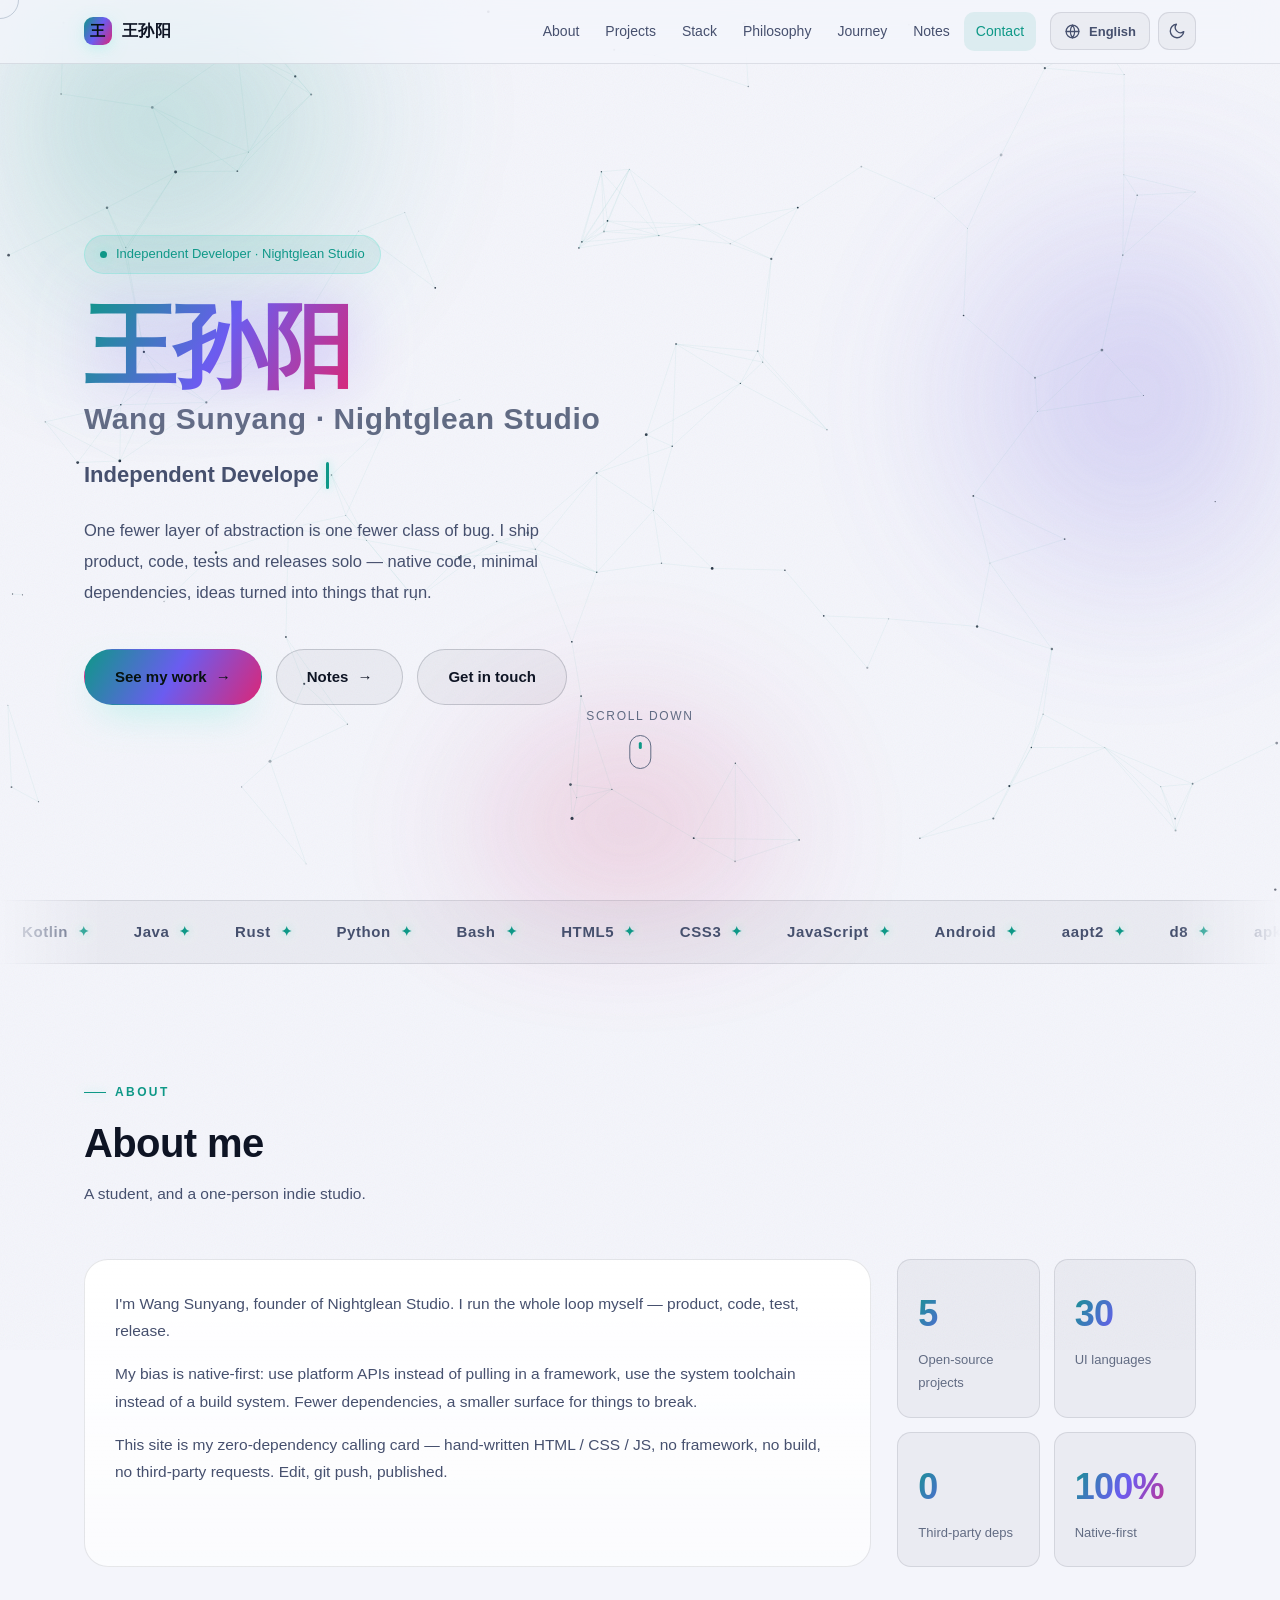
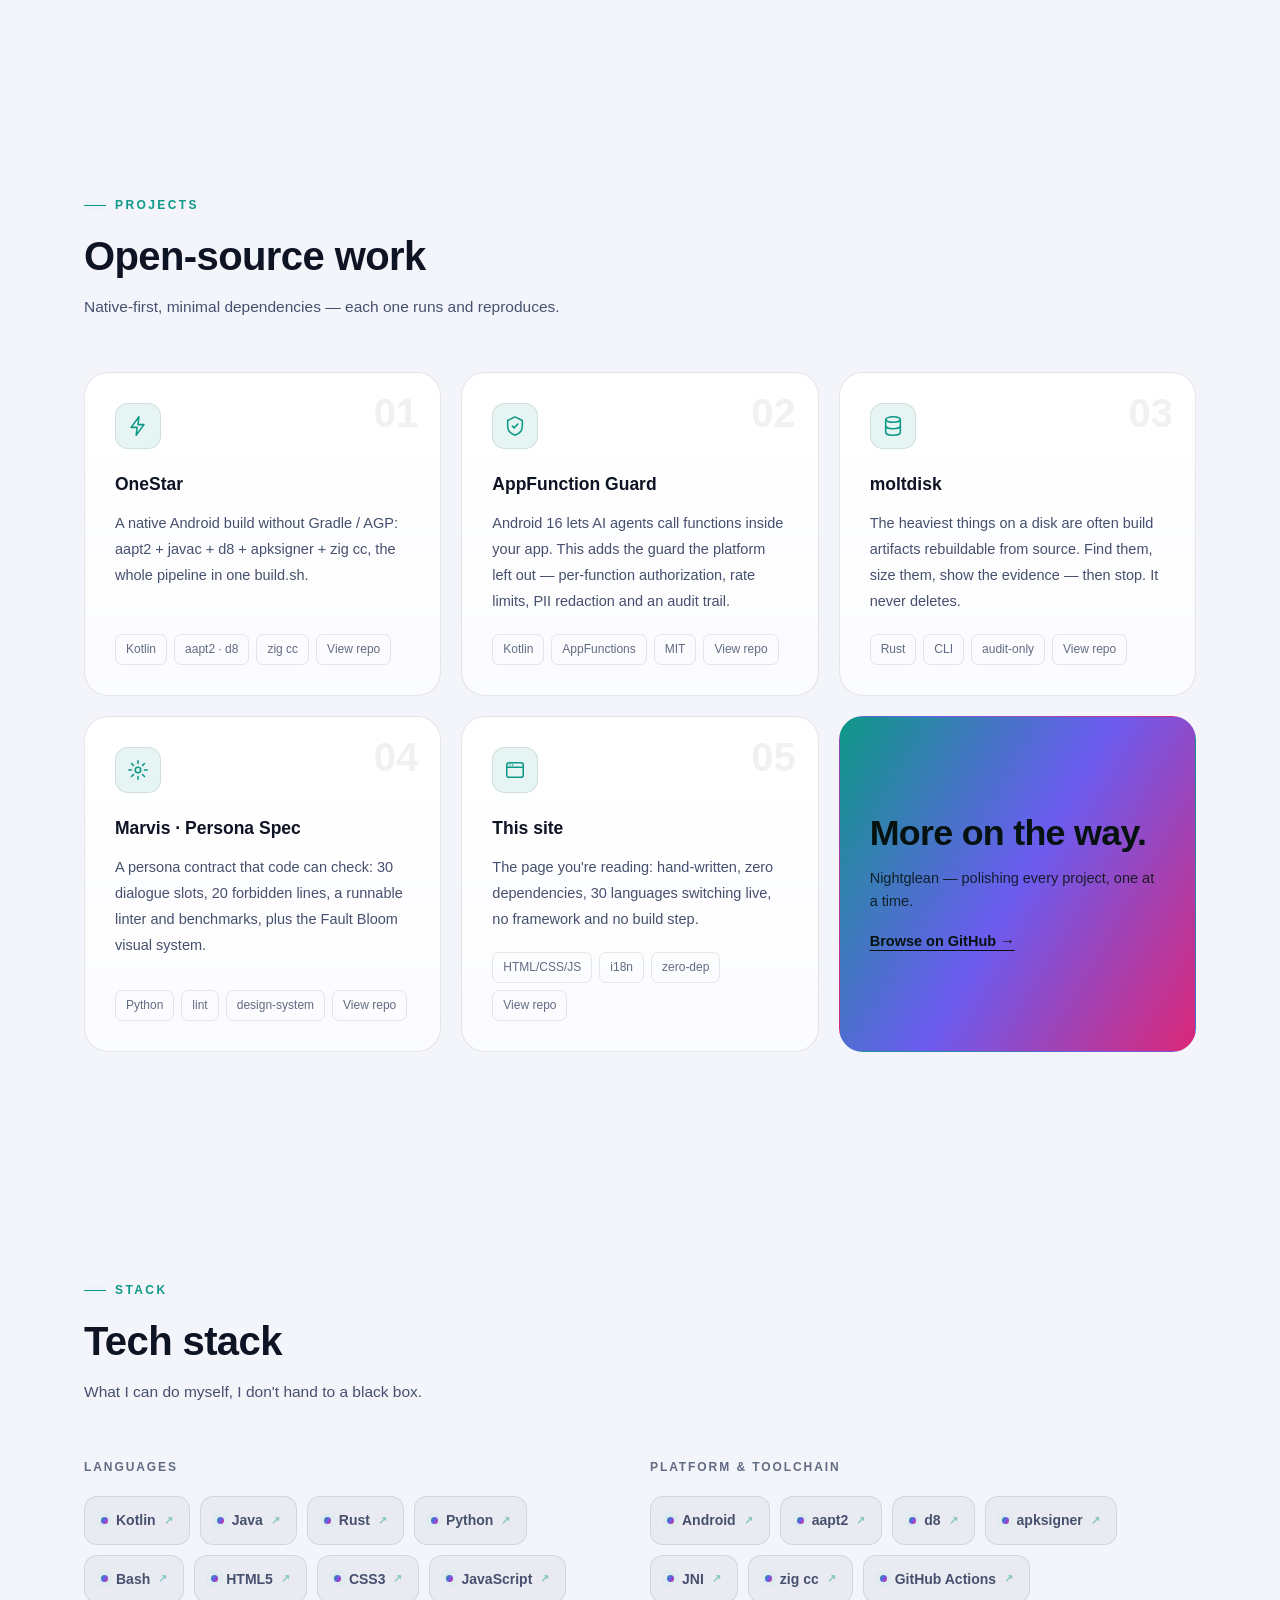
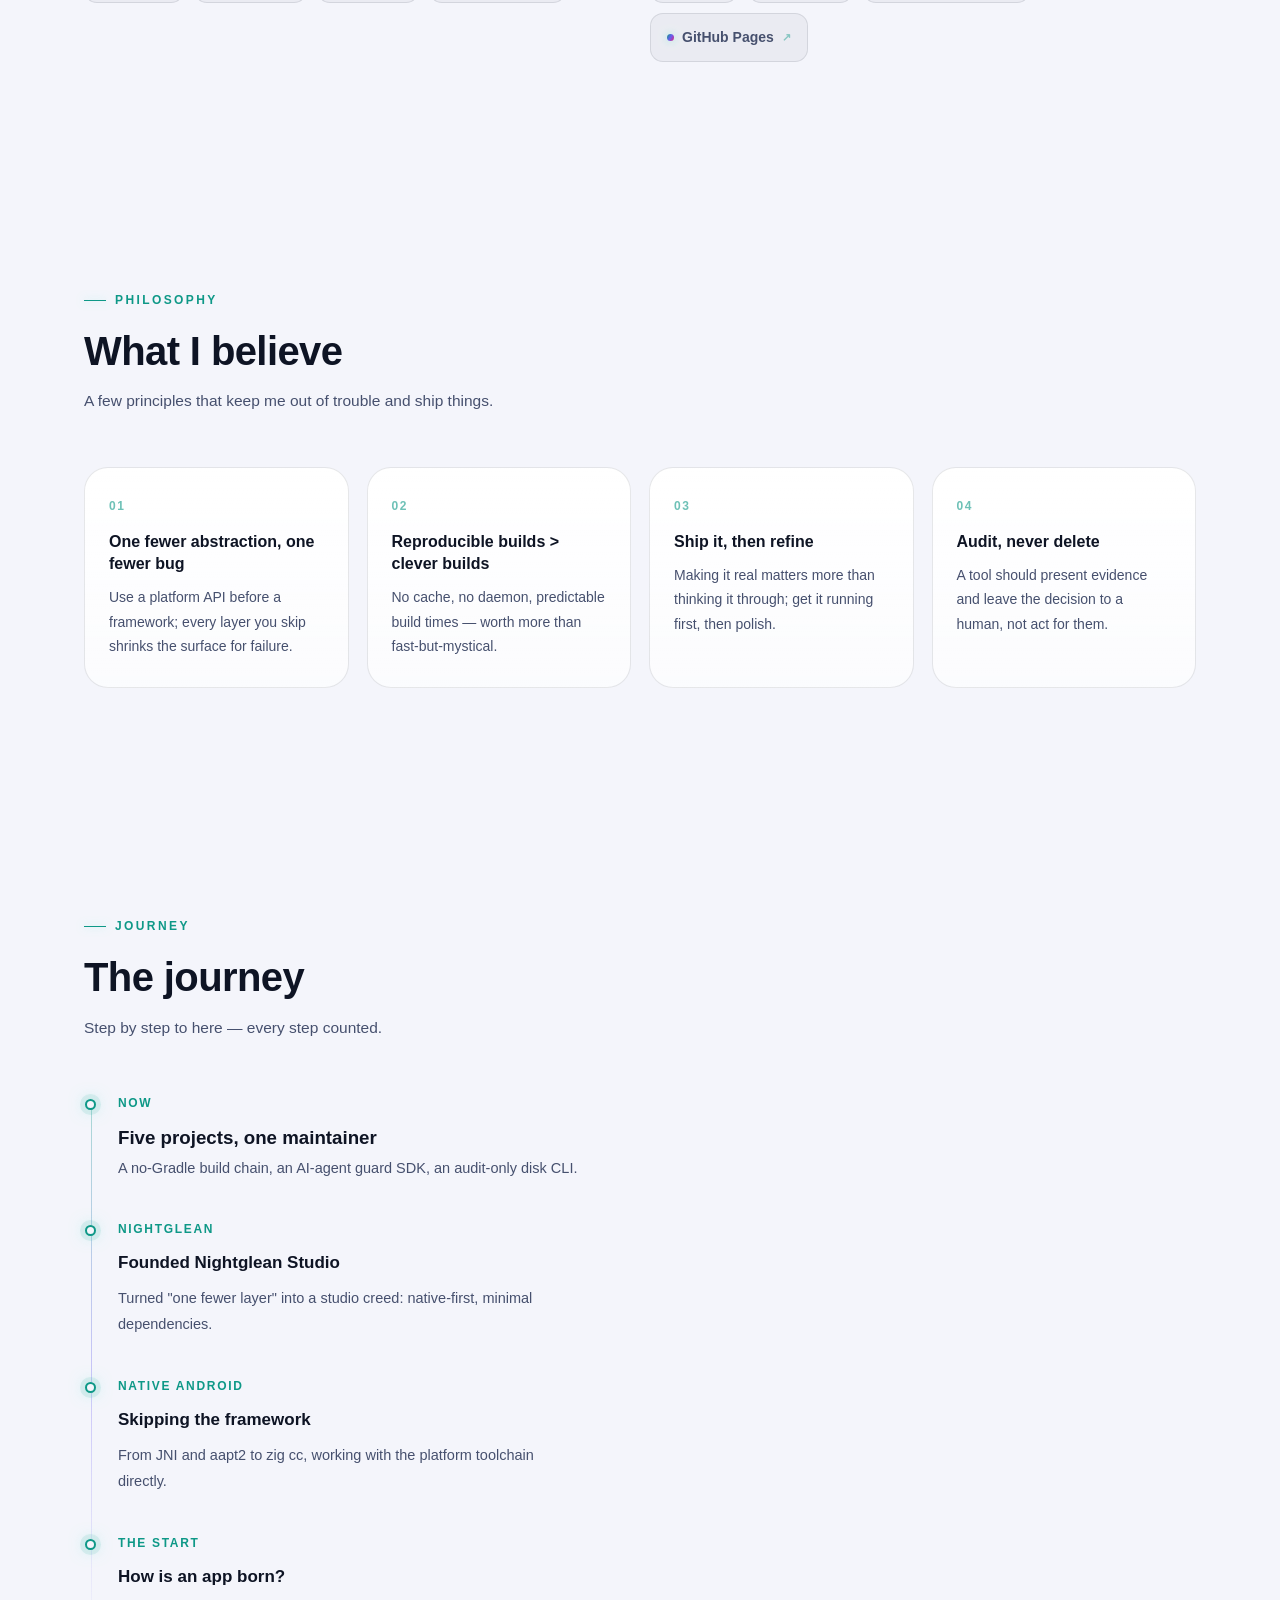
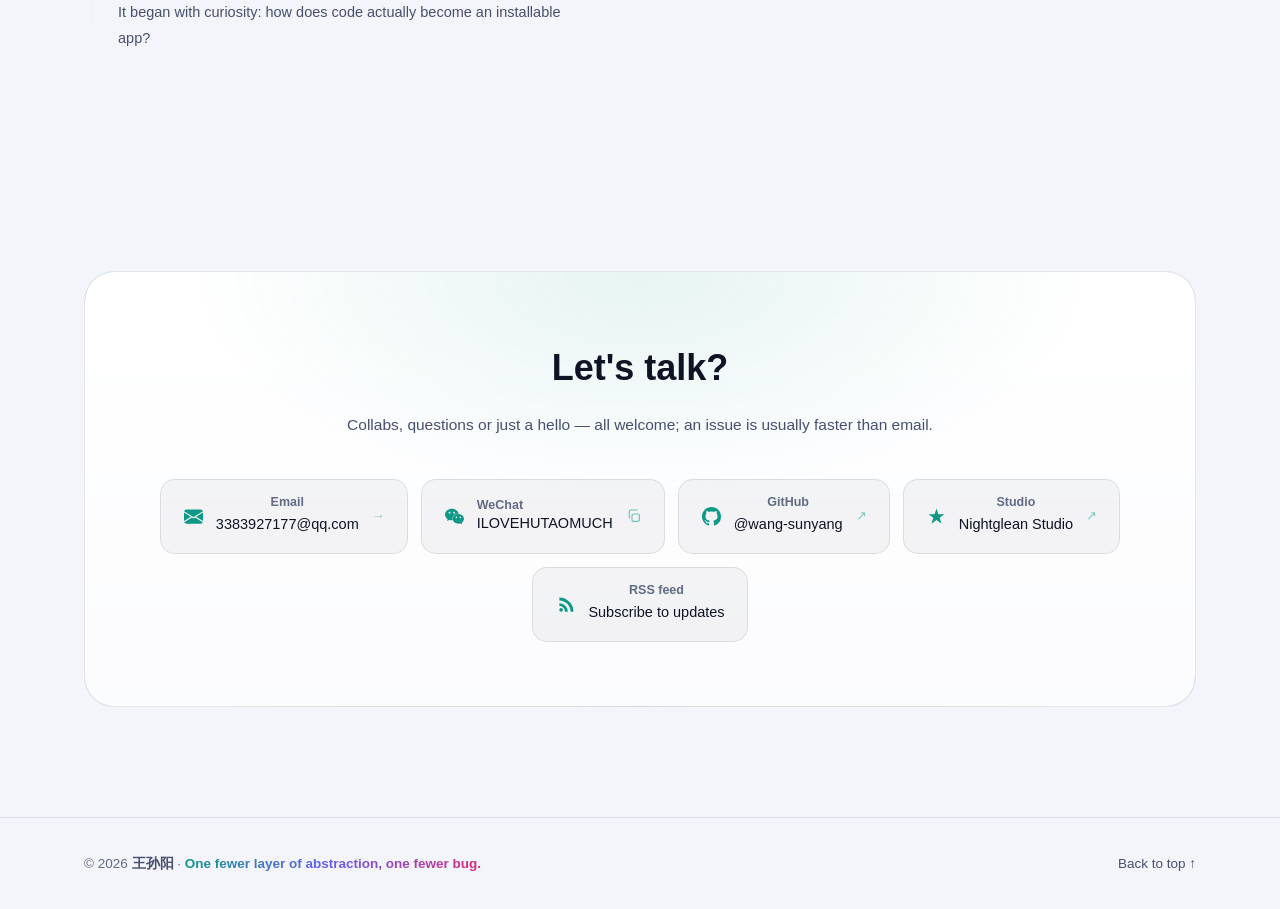
==== en/index.html @ 3cfafbac "feat(seo/i18n/perf): 补齐元信息、/en/ 预渲染试点、CSS 抽离与 PWA manifest 增强 - A3：blog.html title 改为关键词型长标题，五页 desc" ====
<!DOCTYPE html>
<html lang="en" data-theme="dark">
<head>
<meta charset="UTF-8">
<meta name="viewport" content="width=device-width, initial-scale=1.0">
<title>Wang Sunyang — Native Android Developer, Zero-dependency Front-end, AI Agent Guard</title>
<meta name="description" content="One fewer layer of abstraction is one fewer class of bug. I ship product, code, tests and releases solo — native code, minimal dependencies, ideas turned into things that run.">
<link rel="canonical" href="https://wang-sunyang.github.io/en/">
<meta name="theme-color" content="#05060e">
<meta name="color-scheme" content="dark light">

<meta property="og:type" content="website">
<meta property="og:site_name" content="王孙阳 · Wang Sunyang">
<meta property="og:title" content="Wang Sunyang — Native Android Developer, Zero-dependency Front-end, AI Agent Guard">
<meta property="og:description" content="One fewer layer of abstraction is one fewer class of bug. I ship product, code, tests and releases solo — native code, minimal dependencies, ideas turned into things that run.">
<meta property="og:url" content="https://wang-sunyang.github.io/en/">
<meta property="og:locale" content="en_US">
<meta name="twitter:card" content="summary_large_image">
<meta name="twitter:title" content="Wang Sunyang — Native Android Developer, Zero-dependency Front-end, AI Agent Guard">
<meta name="twitter:description" content="One fewer layer of abstraction is one fewer class of bug. I ship product, code, tests and releases solo — native code, minimal dependencies, ideas turned into things that run.">

<link rel="icon" type="image/svg+xml" href="/favicon.svg">
<link rel="icon" type="image/png" sizes="32x32" href="/favicon-32.png">
<link rel="icon" type="image/png" sizes="16x16" href="/favicon-16.png">
<link rel="apple-touch-icon" sizes="180x180" href="/apple-touch-icon.png">
<link rel="icon" type="image/png" sizes="512x512" href="https://wang-sunyang.github.io/favicon-512.png">
<link rel="icon" type="image/webp" sizes="512x512" href="https://wang-sunyang.github.io/favicon-512.webp">
<link rel="manifest" href="https://wang-sunyang.github.io/site.webmanifest">
<link rel="sitemap" type="application/xml" title="Sitemap" href="/sitemap.xml">
  <link rel="alternate" type="application/rss+xml" title="王孙阳 · Wang Sunyang — 独立开发者" href="https://wang-sunyang.github.io/feed.xml">
<meta property="og:image" content="https://wang-sunyang.github.io/og-cover.jpg">
<meta property="og:image:width" content="1200">
<meta property="og:image:height" content="630">
<meta property="og:image:alt" content="王孙阳 · Wang Sunyang — 独立开发者">
<meta name="twitter:image" content="https://wang-sunyang.github.io/og-cover.jpg">
<meta name="twitter:image:alt" content="王孙阳 · Wang Sunyang — 独立开发者">

<script>
/* 首屏前决定主题，避免闪白/闪黑 */
(function(){var s=null;try{s=localStorage.getItem('theme');}catch(e){console.warn("[silent-catch]",e);}var l=window.matchMedia&&window.matchMedia('(prefers-color-scheme: light)').matches;document.documentElement.setAttribute('data-theme',s||(l?'light':'dark'));})();
</script>
<script>
/* 首屏语言判定：读 body 之前先定好 <html lang/dir>；
   目标语言不是中文时暂时隐藏正文，等词典就位再显示，避免先闪一句中文。 */
(function(){
  var L=["zh","zh-TW","en","ja","ko","fr","de","es","pt","it","ru","uk","pl","nl","tr","ar","hi","id","vi","th","el","sv","cs","ro","bn","ur","ms","tl","he","fa"];
  var RTL=["ar","he","fa","ur","yi","dv","ps","ckb","sd","ug"];
  var code="en";
  try{code=localStorage.getItem("lang")||sessionStorage.getItem("lang");}catch(e){console.warn("[silent-catch]",e);}
  if(!code||L.indexOf(code)<0){
    code=null;
    var list=(navigator.languages&&navigator.languages.length)?navigator.languages:[navigator.language||"zh"];
    for(var i=0;i<list.length;i++){
      var tag=String(list[i]||"").toLowerCase();if(!tag)continue;
      var bits=tag.split("-"),prim=bits[0],rest=bits.slice(1).join("-");
      if(prim==="zh"){code=(rest.indexOf("hant")>-1||rest==="tw"||rest==="hk"||rest==="mo")?"zh-TW":"zh";break;}
      if(L.indexOf(tag)>-1){code=tag;break;}
      if(L.indexOf(prim)>-1){code=prim;break;}
    }
    if(!code)code="zh";
  }
  var de=document.documentElement;
  de.setAttribute("lang",({"zh":"zh-CN","zh-TW":"zh-Hant"})[code]||code);
  de.setAttribute("dir",RTL.indexOf(code)>-1?"rtl":"ltr");
  window.__BOOT_LANG__=code;
  /* /en/ 预渲染页：正文已是英文，无需遮挡 */
  setTimeout(function(){if(!window.__LANG_READY__)de.className=de.className.replace(/\s*i18n-boot/g,"");},300);
})();
</script>
<style>:root{--bg:#05060e;--bg-2:#090b18;--surface:rgba(255,255,255,.04);--line:rgba(255,255,255,.09);--line-strong:rgba(255,255,255,.16);--text:#eef1fb;--text-2:#a3adc9;--text-3:#7b87ad;--acc1:#5eead4;--acc2:#a78bfa;--acc4:#f472b6;--acc1-soft:rgba(94,234,212,.12);--grad:linear-gradient(120deg,var(--acc1),var(--acc2) 50%,var(--acc4));--glow-1:rgba(94,234,212,.55);--glow-2:rgba(167,139,250,.55);--nav-bg:rgba(5,6,14,.6);--card-bg:linear-gradient(180deg,rgba(255,255,255,.05),rgba(255,255,255,.02));--hover:rgba(255,255,255,.08);--radius:24px;--radius-sm:14px;--shadow:0 30px 80px -40px rgba(0,0,0,.9);--ease:cubic-bezier(.22,.61,.36,1);--font:"Inter","SF Pro Display",-apple-system,BlinkMacSystemFont,"Segoe UI","PingFang SC","HarmonyOS Sans SC","Hiragino Sans GB","Microsoft YaHei","Noto Sans","Noto Sans Arabic","Noto Sans Thai","Noto Sans Devanagari",sans-serif;}:root[data-theme="light"]{--bg:#f4f5fb;--bg-2:#ffffff;--surface:rgba(15,23,42,.04);--line:rgba(15,23,42,.10);--line-strong:rgba(15,23,42,.18);--text:#0e1424;--text-2:#46506e;--text-3:#616b83;--acc1:#0e9887;--acc2:#6b5cf0;--acc4:#db2777;--acc1-soft:rgba(14,152,135,.10);--nav-bg:rgba(244,245,251,.72);--card-bg:linear-gradient(180deg,#ffffff,rgba(255,255,255,.65));--hover:rgba(15,23,42,.06);--shadow:0 30px 60px -42px rgba(15,23,42,.35);}*,*::before,*::after{margin:0;padding:0;box-sizing:border-box}html{scroll-behavior:smooth;scroll-padding-top:96px;-webkit-text-size-adjust:100%}body{font-family:var(--font);background:var(--bg);color:var(--text);font-size:16px;line-height:1.75;overflow-x:hidden;-webkit-font-smoothing:antialiased;font-variant-numeric:tabular-nums;transition:background .4s var(--ease),color .4s var(--ease);min-height:100vh;}::selection{background:var(--acc1);color:#04110f}html{scrollbar-width:thin;scrollbar-color:var(--line-strong) transparent}::-webkit-scrollbar{width:10px;height:10px}::-webkit-scrollbar-track{background:transparent}::-webkit-scrollbar-thumb{background:var(--line-strong);border-radius:8px;border:2.5px solid var(--bg)}@media (hover:hover){::-webkit-scrollbar-thumb:hover{background:var(--acc1)}}.btn:active,.link-item:active,.tool-btn:active{transform:scale(.96)}@keyframes gradHue{0%{filter:drop-shadow(0 0 30px var(--glow-2)) hue-rotate(0deg)}100%{filter:drop-shadow(0 0 30px var(--glow-2)) hue-rotate(360deg)}}@keyframes gradHuePlain{0%{filter:hue-rotate(0deg)}100%{filter:hue-rotate(360deg)}}#aurora{position:fixed;inset:0;z-index:0;pointer-events:none;overflow:hidden;filter:blur(70px) saturate(130%)}#aurora i{position:absolute;border-radius:50%;opacity:.55;mix-blend-mode:screen}#aurora i:nth-child(1){width:52vw;height:52vw;left:-14vw;top:-18vw;background:radial-gradient(circle,var(--acc1) 0%,transparent 62%);animation:drift1 26s var(--ease) infinite alternate}#aurora i:nth-child(2){width:46vw;height:46vw;right:-12vw;top:8vw;background:radial-gradient(circle,var(--acc2) 0%,transparent 62%);animation:drift2 32s var(--ease) infinite alternate}#aurora i:nth-child(3){width:38vw;height:38vw;left:30vw;bottom:-16vw;background:radial-gradient(circle,var(--acc4) 0%,transparent 60%);animation:drift3 38s var(--ease) infinite alternate}@keyframes drift1{to{transform:translate(8vw,6vh) scale(1.15)}}@keyframes drift2{to{transform:translate(-9vw,10vh) scale(1.08)}}@keyframes drift3{to{transform:translate(6vw,-8vh) scale(1.2)}}:root[data-theme="light"] #aurora{filter:blur(70px) saturate(90%);opacity:.7}:root[data-theme="light"] #aurora i{mix-blend-mode:multiply;opacity:.4}#stars{position:fixed;inset:0;z-index:1;pointer-events:none}#grain{position:fixed;inset:-50%;z-index:2;pointer-events:none;opacity:.05;background-image:url("data:image/svg+xml,%3Csvg xmlns='http://www.w3.org/2000/svg' width='160' height='160'%3E%3Cfilter id='n'%3E%3CfeTurbulence type='fractalNoise' baseFrequency='0.9' numOctaves='2'/%3E%3C/filter%3E%3Crect width='100%25' height='100%25' filter='url(%23n)'/%3E%3C/svg%3E");animation:grain 8s steps(6) infinite}@keyframes grain{0%,100%{transform:translate(0,0)}20%{transform:translate(-3%,2%)}40%{transform:translate(2%,-3%)}60%{transform:translate(-2%,-2%)}80%{transform:translate(3%,3%)}}#cdot,#cring{position:fixed;top:-100px;left:-100px;z-index:9999;pointer-events:none;border-radius:50%;transform:translate(-50%,-50%)}#cdot{width:6px;height:6px;background:var(--acc1);box-shadow:0 0 12px var(--glow-1);mix-blend-mode:difference}#cring{width:38px;height:38px;border:1.5px solid rgba(148,163,184,.5);transition:width .25s var(--ease),height .25s var(--ease),border-color .25s var(--ease),background .25s var(--ease)}#cring.hot{width:64px;height:64px;border-color:var(--acc1);background:var(--acc1-soft)}@media (hover:none),(pointer:coarse){#cdot,#cring{display:none}}body.cursor-on{cursor:none}body.cursor-on a,body.cursor-on button,body.cursor-on [data-tilt]{cursor:none}.skip{position:fixed;left:-9999px;top:0;z-index:200;background:var(--acc1);color:#04110f;padding:10px 18px;font-weight:700;text-decoration:none;border-radius:0 0 12px 0}.skip:focus{left:0}#progress{position:fixed;top:0;left:0;height:2px;width:0;z-index:120;background:var(--grad);box-shadow:0 0 14px var(--glow-1)}a:focus-visible,button:focus-visible,[tabindex]:focus-visible{outline:2px solid var(--acc1);outline-offset:3px;border-radius:8px}.sr-only{position:absolute;width:1px;height:1px;padding:0;margin:-1px;overflow:hidden;clip:rect(0,0,0,0);white-space:nowrap;border:0}.site-nav{position:fixed;top:0;left:0;right:0;z-index:100;background:var(--nav-bg);backdrop-filter:blur(20px) saturate(150%);-webkit-backdrop-filter:blur(20px) saturate(150%);border-bottom:1px solid var(--line);transition:background .4s var(--ease),border-color .4s var(--ease),box-shadow .4s var(--ease)}.site-nav.scrolled{box-shadow:0 12px 34px -24px rgba(0,0,0,.6);border-bottom-color:var(--line-strong)}.nav-inner{max-width:1160px;margin:0 auto;padding:12px 24px;display:flex;align-items:center;gap:14px}.logo{font-weight:800;font-size:16px;letter-spacing:.02em;text-decoration:none;display:inline-flex;align-items:center;gap:10px;color:var(--text);flex-shrink:0}.logo .lg-mark{width:28px;height:28px;border-radius:9px;display:grid;place-items:center;font-size:15px;font-weight:800;color:#04110f;background:var(--grad);box-shadow:0 4px 18px -4px var(--glow-1);position:relative;overflow:hidden;animation:gradHuePlain 9s linear infinite}.logo .lg-mark::after{content:"";position:absolute;inset:0;background:linear-gradient(120deg,transparent 30%,rgba(255,255,255,.7) 50%,transparent 70%);transform:translateX(-100%);animation:shine 4s var(--ease) infinite}@keyframes shine{0%,60%{transform:translateX(-100%)}100%{transform:translateX(100%)}}.nav-links{display:flex;gap:2px;margin-left:auto;overflow-x:auto;scrollbar-width:none}.nav-links::-webkit-scrollbar{display:none}.nav-links a{color:var(--text-2);text-decoration:none;font-size:14px;padding:7px 12px;border-radius:10px;white-space:nowrap;transition:color .25s var(--ease),background .25s var(--ease)}@media (hover:hover){.nav-links a:hover{color:var(--text);background:var(--hover)}}.nav-links a.active{color:var(--acc1);background:var(--acc1-soft)}.nav-tools{display:flex;align-items:center;gap:8px;flex-shrink:0}.tool-btn{width:38px;height:38px;display:grid;place-items:center;background:var(--surface);border:1px solid var(--line);border-radius:11px;color:var(--text-2);cursor:pointer;transition:color .25s var(--ease),border-color .25s var(--ease),background .25s var(--ease),transform .25s var(--ease)}@media (hover:hover){.tool-btn:hover{color:var(--acc1);border-color:var(--acc1);background:var(--acc1-soft);transform:translateY(-1px)}}.tool-btn svg{width:18px;height:18px;fill:none;stroke:currentColor;stroke-width:1.8;stroke-linecap:round;stroke-linejoin:round}:root[data-theme="dark"] .i-moon{display:none}:root[data-theme="light"] .i-sun{display:none}.burger-btn{display:none}.menu-overlay{position:fixed;inset:0;z-index:140;background:rgba(4,5,12,.55);backdrop-filter:blur(4px);-webkit-backdrop-filter:blur(4px);opacity:0;visibility:hidden;transition:opacity .3s var(--ease),visibility .3s}.menu-overlay.open{opacity:1;visibility:visible}.mobile-menu{position:fixed;top:0;right:0;bottom:0;z-index:145;width:min(320px,86vw);background:var(--bg-2);border-left:1px solid var(--line);padding:18px 16px;display:flex;flex-direction:column;transform:translateX(105%);transition:transform .35s var(--ease);overflow-y:auto;overscroll-behavior:contain}.mobile-menu.open{transform:none}.mm-head{display:flex;align-items:center;justify-content:space-between;margin-bottom:14px;padding:0 4px}.mm-close{background:none;border:none;color:var(--text-3);cursor:pointer;width:34px;height:34px;display:grid;place-items:center;border-radius:10px;font-size:16px}@media (hover:hover){.mm-close:hover{color:var(--text);background:var(--hover)}}.mm-links{display:flex;flex-direction:column;gap:3px}.mm-links a{color:var(--text-2);text-decoration:none;font-size:16px;font-weight:600;padding:13px 16px;border-radius:13px;transition:color .2s var(--ease),background .2s var(--ease)}@media (hover:hover){.mm-links a:hover{color:var(--text);background:var(--hover)}}.mm-links a.notes-link{color:var(--acc1);background:var(--acc1-soft);display:flex;align-items:center;justify-content:space-between}.mm-links a.notes-link::after{content:"→"}.mm-foot{margin-top:auto;padding:16px 4px 0;border-top:1px solid var(--line);color:var(--text-3);font-size:12.5px}[dir="rtl"] .mobile-menu{border-left:none;border-right:1px solid var(--line)}[dir="rtl"] .mm-head{flex-direction:row-reverse}[dir="rtl"] .mm-links a.notes-link::after{content:"←"}.lang-btn{width:auto;padding:0 13px;gap:8px;display:flex;align-items:center;font-family:inherit;font-size:13px;font-weight:600}.lang-btn svg{width:17px;height:17px}#langPanel{position:fixed;z-index:150;width:min(420px,calc(100vw - 32px));max-height:70vh;overflow:hidden;background:var(--bg-2);border:1px solid var(--line);border-radius:20px;box-shadow:var(--shadow);opacity:0;visibility:hidden;transform:translateY(12px) scale(.98);transform-origin:top right;transition:opacity .28s var(--ease),transform .28s var(--ease),visibility .28s}#langPanel.open{opacity:1;visibility:visible;transform:none}[dir="rtl"] #langPanel{transform-origin:top left;}.lang-head{display:flex;align-items:center;justify-content:space-between;padding:16px 18px 12px;border-bottom:1px solid var(--line)}.lang-head b{font-size:14px;font-weight:700}.lang-close{background:none;border:none;color:var(--text-3);cursor:pointer;width:28px;height:28px;display:grid;place-items:center;border-radius:8px}@media (hover:hover){.lang-close:hover{color:var(--text);background:var(--hover)}}.lang-list{overflow-y:auto;max-height:calc(70vh - 60px);padding:8px}.lang-list button{width:100%;display:flex;align-items:center;gap:12px;background:none;border:none;color:var(--text-2);font-family:inherit;font-size:14px;padding:11px 12px;border-radius:12px;cursor:pointer;text-align:start;transition:background .2s,color .2s}@media (hover:hover){.lang-list button:hover{background:var(--hover);color:var(--text)}}.lang-list button.active{background:var(--acc1-soft);color:var(--acc1);box-shadow:inset 0 0 0 1px rgba(94,234,212,.35),inset 3px 0 0 var(--acc1)}.lang-list .lg-dot{width:10px;height:10px;border-radius:50%;background:var(--grad);box-shadow:0 0 8px var(--glow-1);flex:none}.lang-list .lg-native{font-weight:600}.lang-list .lg-sub{font-size:12px;color:var(--text-3)}.lang-list button .chk{margin-inline-start:auto;color:var(--acc1);opacity:0}.lang-list button.active .chk{opacity:1}main{position:relative;z-index:5}.wrap{max-width:1160px;margin:0 auto;padding:0 24px}section{padding:110px 0;position:relative}.sec-head{max-width:680px;margin-bottom:52px}.sec-tag{display:inline-flex;align-items:center;gap:9px;font-size:12px;font-weight:700;letter-spacing:.2em;text-transform:uppercase;color:var(--acc1);margin-bottom:16px}.sec-tag::before{content:"";width:22px;height:1px;background:var(--acc1);box-shadow:0 0 8px var(--glow-1)}.sec-head h2{font-size:clamp(28px,3.6vw,40px);line-height:1.22;letter-spacing:-.015em;margin-bottom:12px;font-weight:800}.sec-head p{color:var(--text-2);font-size:15.5px;max-width:56ch}.hero{min-height:100vh;min-height:100svh;display:flex;align-items:center;padding:130px 0 90px}.hero-inner{position:relative;width:100%}.chip{display:inline-flex;align-items:center;gap:9px;font-size:13px;color:var(--acc1);background:var(--acc1-soft);border:1px solid rgba(94,234,212,.3);padding:7px 15px;border-radius:999px;margin-bottom:26px}.chip .dot{width:7px;height:7px;border-radius:50%;background:var(--acc1);box-shadow:0 0 12px var(--glow-1);animation:pulse 2.4s infinite}@keyframes pulse{0%,100%{opacity:1;transform:scale(1)}50%{opacity:.35;transform:scale(.8)}}h1{font-size:clamp(46px,8.6vw,92px);line-height:1.02;letter-spacing:-.03em;font-weight:800;margin-bottom:22px}h1 .glyph{background:var(--grad);-webkit-background-clip:text;background-clip:text;color:transparent;filter:drop-shadow(0 0 30px var(--glow-2));animation:gradHue 11s linear infinite}h1 .latin{display:block;font-size:clamp(20px,3vw,30px);letter-spacing:.02em;font-weight:700;color:var(--text-3);margin-top:10px}.type-line{min-height:32px;font-size:clamp(17px,2.4vw,22px);color:var(--text-2);font-weight:600;margin-bottom:20px;display:flex;align-items:center;gap:4px}.type-line .caret{display:inline-block;width:3px;height:1.2em;background:var(--acc1);margin-left:3px;animation:blink 1s steps(1) infinite;border-radius:2px;box-shadow:0 0 10px var(--glow-1)}@keyframes blink{50%{opacity:0}}.lead{font-size:16.5px;color:var(--text-2);max-width:52ch;line-height:1.9;margin-bottom:40px}.lead strong{color:var(--text);font-weight:650}.btns{display:flex;gap:14px;flex-wrap:wrap}.btn{display:inline-flex;align-items:center;gap:9px;padding:14px 30px;border-radius:999px;font-size:15px;font-weight:650;text-decoration:none;border:1px solid transparent;position:relative;overflow:hidden;transition:transform .25s var(--ease),box-shadow .25s var(--ease),border-color .25s var(--ease)}.btn .arrow{transition:transform .25s var(--ease)}@media (hover:hover){.btn:hover .arrow{transform:translateX(4px)}}.btn.primary{background:var(--grad);color:#06120f;box-shadow:0 16px 40px -16px var(--glow-1);animation:gradHuePlain 6s linear infinite}.btn.primary::after{content:"";position:absolute;inset:0;background:linear-gradient(120deg,transparent 30%,rgba(255,255,255,.55) 50%,transparent 70%);transform:translateX(-120%);transition:transform .6s var(--ease)}@media (hover:hover){.btn.primary:hover::after{transform:translateX(120%)}}@media (hover:hover){.btn.primary:hover{transform:translateY(-2px);box-shadow:0 22px 50px -16px var(--glow-1)}}.btn.ghost{color:var(--text);background:var(--surface);border-color:var(--line-strong)}@media (hover:hover){.btn.ghost:hover{transform:translateY(-2px);border-color:var(--acc1);background:var(--acc1-soft)}}.scroll-hint{position:absolute;left:50%;bottom:-64px;transform:translateX(-50%);display:flex;flex-direction:column;align-items:center;gap:8px;color:var(--text-3);font-size:12px;letter-spacing:.14em;text-transform:uppercase}.scroll-hint .mouse{width:22px;height:34px;border:1.5px solid var(--text-3);border-radius:12px;position:relative}.scroll-hint .mouse::after{content:"";position:absolute;left:50%;top:6px;width:3px;height:7px;background:var(--acc1);border-radius:3px;transform:translateX(-50%);animation:wheel 1.8s infinite}@keyframes wheel{0%{opacity:1;transform:translate(-50%,0)}100%{opacity:0;transform:translate(-50%,12px)}}.marquee{position:relative;z-index:5;border-top:1px solid var(--line);border-bottom:1px solid var(--line);background:var(--surface);overflow:hidden;padding:18px 0;-webkit-mask-image:linear-gradient(90deg,transparent,#000 8%,#000 92%,transparent);mask-image:linear-gradient(90deg,transparent,#000 8%,#000 92%,transparent)}.marquee-track{display:flex;gap:0;width:max-content;animation:scrollX 30s linear infinite}@media (hover:hover){.marquee:hover .marquee-track{animation-play-state:paused}}.marquee-track span{display:inline-flex;align-items:center;gap:10px;padding:0 22px;font-size:15px;font-weight:650;color:var(--text-2);white-space:nowrap;letter-spacing:.04em}.marquee-track span::after{content:"✦";color:var(--acc1);font-size:13px;text-shadow:0 0 10px var(--glow-1)}@keyframes scrollX{to{transform:translateX(-50%)}}.card{background:var(--card-bg);border:1px solid var(--line);border-radius:var(--radius);padding:30px;position:relative;transition:transform .3s var(--ease),border-color .3s var(--ease),box-shadow .3s var(--ease)}.glow-card{position:relative}.glow-card::before{content:"";position:absolute;inset:-1px;border-radius:inherit;padding:1px;background:conic-gradient(from var(--a,0deg),transparent 0deg,var(--acc1) 60deg,transparent 120deg,var(--acc2) 200deg,transparent 280deg);-webkit-mask:linear-gradient(#000 0 0) content-box,linear-gradient(#000 0 0);-webkit-mask-composite:xor;mask-composite:exclude;opacity:0;transition:opacity .4s var(--ease)}@media (hover:hover){.glow-card:hover::before{opacity:1;animation:spinborder 3.5s linear infinite}}@property --a{syntax:"<angle>";initial-value:0deg;inherits:false}@keyframes spinborder{to{--a:360deg}}.about-grid{display:grid;grid-template-columns:1.45fr .55fr;gap:26px;align-items:stretch}.about-text p{color:var(--text-2);margin-bottom:16px;font-size:15.5px}.about-text p:last-child{margin-bottom:0}.about-text strong{color:var(--text);font-weight:650}.stats{display:grid;grid-template-columns:1fr 1fr;gap:14px}.stat{background:var(--surface);border:1px solid var(--line);border-radius:var(--radius-sm);padding:22px 20px;display:flex;flex-direction:column;gap:4px;position:relative;overflow:hidden}.stat::after{content:"";position:absolute;inset:0;background:radial-gradient(160px 90px at 50% 0%,var(--acc1-soft),transparent 70%);opacity:0;transition:opacity .3s}@media (hover:hover){.stat:hover::after{opacity:1}}@media (hover:hover){.stat:hover{border-color:rgba(94,234,212,.4)}}.stat b{font-size:clamp(26px,3vw,36px);font-weight:800;letter-spacing:-.02em;background:var(--grad);-webkit-background-clip:text;background-clip:text;color:transparent;animation:gradHuePlain 7s linear infinite}.stat span{font-size:13px;color:var(--text-3)}.projects{display:grid;grid-template-columns:repeat(3,1fr);gap:20px}.proj{display:flex;flex-direction:column;text-decoration:none;color:inherit;position:relative;overflow:hidden;transform-style:preserve-3d}.proj .idx{position:absolute;top:20px;right:22px;font-size:40px;font-weight:800;color:var(--text);opacity:.06;line-height:1;font-variant-numeric:tabular-nums}.proj .ico{width:46px;height:46px;border-radius:13px;display:grid;place-items:center;margin-bottom:20px;background:var(--acc1-soft);border:1px solid var(--line);color:var(--acc1);transition:transform .3s var(--ease),box-shadow .3s var(--ease)}.proj .ico svg{width:22px;height:22px;fill:none;stroke:currentColor;stroke-width:1.7;stroke-linecap:round;stroke-linejoin:round}.proj h3{font-size:17.5px;font-weight:750;margin-bottom:10px;display:flex;align-items:center;gap:8px}.proj h3 .go{font-size:13px;color:var(--acc1);opacity:0;transform:translateX(-5px);transition:.25s var(--ease);font-weight:700}@media (hover:hover){.proj:hover h3 .go{opacity:1;transform:translateX(0)}}.proj p{font-size:14.5px;color:var(--text-2);line-height:1.8;flex:1;margin-bottom:20px}.proj .meta{display:flex;flex-wrap:wrap;gap:7px}.proj .meta span{font-size:12px;color:var(--text-3);border:1px solid var(--line);padding:4px 10px;border-radius:7px}.proj .glare{position:absolute;inset:0;pointer-events:none;background:radial-gradient(320px 200px at var(--gx,50%) var(--gy,0%),rgba(255,255,255,.12),transparent 60%);opacity:0;transition:opacity .3s}@media (hover:hover){.proj:hover .glare{opacity:1}}@media (hover:hover){.proj:hover .ico{transform:scale(1.08) rotate(-4deg);box-shadow:0 8px 20px -6px var(--glow-1)}}.more-card{display:flex;flex-direction:column;justify-content:center;gap:14px;background:var(--grad);color:#06120f;text-decoration:none;overflow:hidden;border-color:transparent;animation:gradHuePlain 8s linear infinite}.more-card::after{content:"";position:absolute;inset:0;border-radius:inherit;background:linear-gradient(120deg,transparent 30%,rgba(255,255,255,.5) 50%,transparent 70%);transform:translateX(-120%);transition:transform .7s var(--ease)}@media (hover:hover){.more-card:hover::after{transform:translateX(120%)}}@media (hover:hover){.more-card:hover{transform:translateY(-6px);box-shadow:0 24px 60px -18px var(--glow-1)}}.more-card .more-title{font-size:clamp(26px,2.8vw,38px);font-weight:800;line-height:1.08;letter-spacing:-.02em;text-wrap:balance}.more-card .more-desc{font-size:14.5px;opacity:.85;line-height:1.6}.more-card .more-link{font-size:14.5px;font-weight:700;text-decoration:underline;text-underline-offset:4px;margin-top:2px;display:inline-flex;align-items:center;gap:6px}.stack-wrap{display:grid;grid-template-columns:1fr 1fr;gap:20px}.stack-group .k{font-size:12px;font-weight:700;letter-spacing:.16em;text-transform:uppercase;color:var(--text-3);margin-bottom:18px}.stack-tags{display:flex;flex-wrap:wrap;gap:10px}.stack-tags a{display:inline-flex;align-items:center;gap:8px;padding:11px 16px;border-radius:13px;background:var(--surface);border:1px solid var(--line);font-size:14px;font-weight:600;color:var(--text-2);text-decoration:none;transition:transform .22s var(--ease),border-color .22s,color .22s,background .22s}@media (hover:hover){.stack-tags a:hover{transform:translateY(-3px);border-color:var(--acc1);color:var(--text);background:var(--acc1-soft)}}.stack-tags a::before{content:"";width:7px;height:7px;border-radius:50%;background:var(--grad);box-shadow:0 0 8px var(--glow-1);flex:none}.stack-tags a::after{content:"↗";font-size:11px;line-height:1;opacity:.45;color:var(--acc1);transition:opacity .22s var(--ease),transform .22s var(--ease)}@media (hover:hover){.stack-tags a:hover::after{opacity:1;transform:translate(1px,-1px)}}@media (hover:hover){.stack-tags a:hover::before{box-shadow:0 0 14px var(--glow-1)}}[dir="rtl"] .stack-tags a::after{transform:scaleX(-1)}@media (hover:hover){[dir="rtl"] .stack-tags a:hover::after{transform:scaleX(-1) translate(1px,-1px)}}.phil{display:grid;grid-template-columns:repeat(4,1fr);gap:18px}.phil-item{padding:28px 24px}.phil-item .n{font-size:12px;font-weight:800;letter-spacing:.14em;color:var(--acc1);opacity:.6;margin-bottom:14px;font-variant-numeric:tabular-nums}.phil-item h3{font-size:16px;font-weight:750;margin-bottom:10px;line-height:1.4}.phil-item p{font-size:14px;color:var(--text-2);line-height:1.75}.timeline{position:relative;padding-left:34px;max-width:820px}.timeline::before{content:"";position:absolute;left:7px;top:8px;bottom:8px;width:1px;background:linear-gradient(180deg,var(--acc1),var(--acc2),transparent);opacity:.32}.timeline::after{content:"";position:absolute;left:7px;top:8px;bottom:8px;width:1px;background:linear-gradient(180deg,var(--acc1),var(--acc2));transform-origin:top;transform:scaleY(var(--tl-p,0));transition:transform .15s linear;box-shadow:0 0 12px var(--glow-1)}.tl-item{position:relative;padding-bottom:38px}.tl-item:last-child{padding-bottom:0}.tl-item::before{content:"";position:absolute;left:-33px;top:6px;width:11px;height:11px;border-radius:50%;background:var(--bg);border:2px solid var(--acc1);box-shadow:0 0 0 5px var(--acc1-soft),0 0 16px var(--glow-1)}.tl-item time{font-size:12px;font-weight:800;letter-spacing:.14em;text-transform:uppercase;color:var(--acc1);display:block;margin-bottom:8px}.tl-item h4{font-size:17px;font-weight:750;margin-bottom:8px}.tl-item p{font-size:14.5px;color:var(--text-2);line-height:1.8;max-width:58ch}@media (hover:hover){.tl-item:hover::before{box-shadow:0 0 0 5px var(--acc1-soft),0 0 22px var(--glow-1)}}.contact-card{background:radial-gradient(640px 320px at 50% 0%,var(--acc1-soft),transparent 70%),var(--card-bg);border:1px solid var(--line);border-radius:30px;padding:64px 44px;text-align:center;position:relative;overflow:hidden}.contact-card::before{content:"";position:absolute;inset:-1px;border-radius:inherit;padding:1px;background:linear-gradient(120deg,var(--acc1),transparent 40%,var(--acc2));-webkit-mask:linear-gradient(#000 0 0) content-box,linear-gradient(#000 0 0);-webkit-mask-composite:xor;mask-composite:exclude;opacity:.5}.contact-card h2{font-size:clamp(26px,3.4vw,36px);margin-bottom:12px}.contact-card>p{color:var(--text-2);margin-bottom:40px;font-size:15.5px}.links{display:flex;gap:13px;justify-content:center;flex-wrap:wrap}.link-item{display:inline-flex;align-items:center;gap:11px;text-decoration:none;color:var(--text);background:var(--surface);border:1px solid var(--line);border-radius:15px;padding:15px 22px;transition:transform .25s var(--ease),border-color .25s,background .25s}@media (hover:hover){.link-item:hover{transform:translateY(-3px);border-color:var(--acc1);background:var(--acc1-soft)}}.link-item .ico-s{display:grid;place-items:center;flex:none;width:22px;height:22px;color:var(--acc1)}.link-item .ico-s svg{width:19px;height:19px;fill:currentColor;stroke:none}button.link-item{font-family:inherit;font-size:inherit;cursor:pointer;text-align:left}.link-item b{font-size:12.5px;font-weight:650;color:var(--text-3);display:block;line-height:1.2}.link-item span.t{font-size:14.5px;line-height:1.4}.link-item.copied{border-color:var(--acc1);background:var(--acc1-soft)}.link-item{position:relative}.link-item::after{font-size:13px;color:var(--acc1);opacity:.5;transition:opacity .22s var(--ease),transform .22s var(--ease);margin-inline-start:2px;flex:none}@media (hover:hover){.link-item:hover::after{opacity:1}}a.link-item[href^="mailto:"]::after{content:"→"}a.link-item[target="_blank"]::after{content:"↗"}@media (hover:hover){a.link-item:hover::after{transform:translate(1px,-1px)}}.link-item .cp{display:grid;place-items:center;flex:none;color:var(--acc1);opacity:.55;transition:opacity .22s var(--ease),transform .22s var(--ease);margin-inline-start:2px}@media (hover:hover){.link-item:hover .cp{opacity:1}}.link-item .cp svg{width:16px;height:16px;fill:none;stroke:currentColor;stroke-width:1.8;stroke-linecap:round;stroke-linejoin:round}footer{position:relative;z-index:5;border-top:1px solid var(--line);padding:34px 0;font-size:13.5px;color:var(--text-3)}.foot-inner{display:flex;justify-content:space-between;align-items:center;gap:16px;flex-wrap:wrap}footer b{color:var(--text-2);font-weight:650}footer a{color:var(--text-2);text-decoration:none}@media (hover:hover){footer a:hover{color:var(--acc1)}}.motto{background:var(--grad);-webkit-background-clip:text;background-clip:text;color:transparent;font-weight:700;animation:gradHuePlain 9s linear infinite}#toTop{position:fixed;right:22px;bottom:22px;z-index:90;width:46px;height:46px;border-radius:14px;background:var(--bg-2);border:1px solid var(--line);color:var(--text-2);cursor:pointer;display:grid;place-items:center;box-shadow:var(--shadow);opacity:0;visibility:hidden;transform:translateY(10px);transition:.3s var(--ease)}#toTop.show{opacity:1;visibility:visible;transform:none}@media (hover:hover){#toTop:hover{color:var(--acc1);border-color:var(--acc1)}}#toast{position:fixed;left:50%;bottom:30px;transform:translate(-50%,16px);z-index:300;display:flex;align-items:center;gap:10px;background:var(--bg-2);border:1px solid var(--line-strong);color:var(--text);padding:12px 20px;border-radius:14px;font-size:14px;font-weight:600;box-shadow:var(--shadow);opacity:0;visibility:hidden;transition:opacity .32s var(--ease),transform .32s var(--ease),visibility .32s;pointer-events:none;max-width:min(90vw,420px)}#toast.show{opacity:1;visibility:visible;transform:translate(-50%,0)}#toast .tick{color:var(--acc1);display:grid;place-items:center;flex:none}#toast .tick svg{width:18px;height:18px;fill:none;stroke:currentColor;stroke-width:2.2;stroke-linecap:round;stroke-linejoin:round}#toTop svg{width:20px;height:20px;fill:none;stroke:currentColor;stroke-width:2;stroke-linecap:round;stroke-linejoin:round}#kbdPanel{position:fixed;inset:0;z-index:280;display:flex;align-items:center;justify-content:center;padding:20px;pointer-events:none}#kbdPanel .kbd-backdrop{position:absolute;inset:0;background:rgba(3,5,12,.6);backdrop-filter:blur(5px);-webkit-backdrop-filter:blur(5px);opacity:0;transition:opacity .3s var(--ease)}#kbdPanel .kbd-card{position:relative;background:var(--bg-2);border:1px solid var(--line-strong);border-radius:20px;padding:26px 24px;max-width:400px;width:100%;box-shadow:var(--shadow);transform:translateY(14px) scale(.96);opacity:0;transition:transform .32s var(--ease),opacity .32s var(--ease)}#kbdPanel.open{pointer-events:auto}#kbdPanel.open .kbd-backdrop{opacity:1}#kbdPanel.open .kbd-card{transform:none;opacity:1}#kbdPanel .kbd-head{display:flex;justify-content:space-between;align-items:center;margin-bottom:10px}#kbdPanel .kbd-head b{font-size:16px;letter-spacing:-.01em}#kbdPanel .kbd-row{display:flex;align-items:center;justify-content:space-between;gap:16px;padding:11px 0;border-bottom:1px solid var(--line);font-size:14px;color:var(--text-2)}#kbdPanel .kbd-row:last-of-type{border-bottom:none}#kbdPanel kbd{font-family:inherit;font-size:12px;font-weight:750;color:var(--acc1);background:var(--acc1-soft);border:1px solid rgba(94,234,212,.32);border-radius:8px;padding:4px 10px;min-width:28px;text-align:center;box-shadow:0 2px 0 rgba(94,234,212,.16);line-height:1}#kbdPanel .kbd-hint{font-size:12px;color:var(--text-3);margin-top:16px;text-align:center}.js .reveal{opacity:0;transform:translateY(24px);filter:blur(6px);transition:opacity .7s var(--ease),transform .7s var(--ease),filter .7s var(--ease)}.js .reveal.in{opacity:1;transform:none;filter:none}[dir="rtl"] .nav-links{margin-left:0;margin-right:auto}[dir="rtl"] .sec-tag::before{order:2}[dir="rtl"] .timeline{padding-left:0;padding-right:34px}[dir="rtl"] .timeline::before{left:auto;right:7px}[dir="rtl"] .timeline::after{left:auto;right:7px}[dir="rtl"] .tl-item::before{left:auto;right:-33px}[dir="rtl"] .proj .idx{right:auto;left:22px}[dir="rtl"] .btn .arrow{transform:rotate(180deg)}@media (hover:hover){[dir="rtl"] .btn:hover .arrow{transform:rotate(180deg) translateX(-4px)}}@media (max-width:980px){.about-grid{grid-template-columns:1fr}.projects{grid-template-columns:1fr 1fr}.phil{grid-template-columns:1fr 1fr}.stack-wrap{grid-template-columns:1fr}}@media (max-width:860px){.nav-links{display:none}.burger-btn{display:grid}}@media (max-width:680px){.wrap{padding:0 18px}section{padding:80px 0}.hero{padding:112px 0 76px;min-height:auto}h1{font-size:clamp(40px,12vw,56px)}.projects{grid-template-columns:1fr}.phil{grid-template-columns:1fr}.contact-card{padding:48px 22px;border-radius:22px}.links{flex-direction:column}.link-item{width:100%;justify-content:center}.scroll-hint{display:none}.nav-inner{padding:10px 16px}.btns{width:100%}.btns .btn{flex:1 1 auto;justify-content:center}#langPanel{left:12px;right:12px;width:auto;top:auto;bottom:calc(12px + env(safe-area-inset-bottom,0px));max-height:520px;max-height:min(74dvh,520px);transform-origin:bottom center;transform:translateY(20px) scale(.98)}.lang-list{max-height:460px;max-height:calc(min(74dvh,520px) - 60px);-webkit-overflow-scrolling:touch}}@media (prefers-reduced-motion:reduce){html{scroll-behavior:auto}*,*::before,*::after{animation-duration:.01ms !important;animation-iteration-count:1 !important;transition-duration:.01ms !important}.js .reveal{opacity:1;transform:none;filter:none}#aurora i,.marquee-track,.ring{animation:none}#grain{display:none}}#langPanel .lang-search-wrap{padding:10px 12px 4px;}#langPanel .lang-search{width:100%;box-sizing:border-box;padding:8px 11px;border-radius:9px;border:1px solid rgba(128,128,128,.35);background:rgba(128,128,128,.08);color:inherit;font:inherit;font-size:13px;line-height:1.3;-webkit-appearance:none;appearance:none;}#langPanel .lang-search::-webkit-search-cancel-button{-webkit-appearance:none;}#langPanel .lang-search:focus{outline:2px solid var(--acc1);outline-offset:1px;}#langPanel .lang-list button[data-lang]:focus-visible{outline:2px solid var(--acc1);outline-offset:2px;}#langPanel.no-match .lang-list::after{content:"\2014";display:block;padding:22px 0;text-align:center;opacity:.55;}html.lang-lock,html.lang-lock body{overflow:hidden;}@media (prefers-reduced-motion:reduce){#langPanel,.lang-search-wrap{transition:none!important;animation:none!important;}}html:lang(bn){font-family:"Noto Sans Bengali","Nirmala UI","Segoe UI",system-ui,sans-serif;}html:lang(ur){font-family:"Noto Nastaliq Urdu","Noto Naskh Arabic","Segoe UI",Tahoma,system-ui,sans-serif;}html:lang(fa),html:lang(he),html:lang(ar),html:lang(sd),html:lang(ps){font-family:"Segoe UI",Tahoma,"Noto Naskh Arabic","Noto Sans Hebrew",system-ui,sans-serif;}#langPanel{display:flex;flex-direction:column}.lang-head,.lang-search-wrap,.lang-remember{flex:none}#langPanel .lang-list{flex:1 1 auto;min-height:0;max-height:none;overscroll-behavior:contain}.lang-remember{display:flex;align-items:center;gap:12px;justify-content:space-between;padding:11px 18px;border-bottom:1px solid var(--line)}.lang-remember .lr-text{display:flex;flex-direction:column;gap:2px;min-width:0}.lang-remember .lr-text b{font-size:13px;font-weight:650;color:var(--text);line-height:1.25}.lang-remember .lr-sub{font-size:11.5px;color:var(--text-3);line-height:1.35}.lr-switch{flex:none;position:relative;width:44px;height:25px;padding:0;border-radius:999px;border:1px solid var(--line);background:rgba(128,128,128,.22);cursor:pointer;transition:background .22s var(--ease),border-color .22s var(--ease)}.lr-switch .lr-knob{position:absolute;top:2px;left:2px;width:19px;height:19px;border-radius:50%;background:var(--text-3);transition:transform .22s var(--ease),background .22s var(--ease)}.lr-switch[aria-checked="true"]{background:var(--acc1-soft);border-color:rgba(94,234,212,.45)}.lr-switch[aria-checked="true"] .lr-knob{transform:translateX(19px);background:var(--acc1)}.lr-switch:focus-visible{outline:2px solid var(--acc1);outline-offset:2px}html[dir="rtl"] .lr-switch .lr-knob{left:auto;right:2px}html[dir="rtl"] .lr-switch[aria-checked="true"] .lr-knob{transform:translateX(-19px)}#langPanel .lang-list .lg-native,#langPanel .lang-list .lg-sub{overflow-wrap:anywhere}#langPanel .lang-list{scrollbar-width:thin;scrollbar-color:rgba(148,163,184,.45) transparent;scroll-padding-block:6px}#langPanel .lang-list::-webkit-scrollbar{width:8px}#langPanel .lang-list::-webkit-scrollbar-track{background:transparent}#langPanel .lang-list::-webkit-scrollbar-thumb{background:rgba(148,163,184,.4);border-radius:99px;border:2px solid transparent;background-clip:content-box}@media (hover:hover){#langPanel .lang-list::-webkit-scrollbar-thumb:hover{background:rgba(148,163,184,.65);background-clip:content-box}}@media (max-width:400px){.lang-remember{padding:9px 16px}.lang-remember .lr-sub{display:none}}:target,[id]{scroll-margin-top:96px}html.i18n-boot{background:#05060e}html[data-theme="light"].i18n-boot{background:#f4f5fb}@media print{@page{margin:14mm 12mm}html,body{background:#fff!important;color:#111!important}body{color-adjust:exact;-webkit-print-color-adjust:exact;print-color-adjust:exact}#langPanel,#langBtn,#menuBtn,#mobileMenu,#menuOverlay,#langSearch,#bodyNote,.aurora,.grain,.noise,.cursor-glow,.lang-search-wrap,.skip-link,.sr-only,.theme-toggle,nav,.nav,.topbar,.lang-wrap,.more-wrap{display:none!important}a{color:#111!important;text-decoration:underline}a[href^="http"]::after{content:" (" attr(href) ")";font-size:9pt;color:#555;word-break:break-all}h1,h2,h3{break-after:avoid;page-break-after:avoid}img,pre,table,blockquote,figure{break-inside:avoid;page-break-inside:avoid}pre{white-space:pre-wrap;word-break:break-word;border:1px solid #ddd;background:#fafafa}}@media print{.toc,.post-nav,.read-bar,.reader-bar,.progress,.scroll-progress,#tocToggle{display:none!important}.prose{max-width:none!important;font-size:11.5pt;line-height:1.65;color:#111}.prose pre,.prose code{color:#111!important;background:#f4f4f4!important}.prose img{max-width:100%!important;height:auto}.prose a{word-break:break-word}}@media (forced-colors: active){.site-nav,.mobile-menu,.menu-overlay,#langPanel .lang-card,#kbdPanel .kbd-card,.card,.proj,.post-card{backdrop-filter:none!important;-webkit-backdrop-filter:none!important}.site-nav,.mobile-menu,.card,.proj,.post-card{border-color:CanvasText}.lang-list button[aria-checked="true"]{outline:2px solid Highlight;outline-offset:-2px;forced-color-adjust:none}}</style>
<script type="application/ld+json">{"@context":"https://schema.org","@graph":[{"@type":"Person","@id":"https://wang-sunyang.github.io/#person","name":"王孙阳","alternateName":"Wang Sunyang","url":"https://wang-sunyang.github.io/","jobTitle":"独立开发者","description":"独立开发者，做原生 Android、端侧 ML 与零依赖网页项目；长夜拾星工作室（Nightglean Studio）主理人。","sameAs":["https://github.com/wang-sunyang","https://github.com/nightglean"],"knowsAbout":["Native Android","Kotlin","On-device ML","LiteRT","WebGL","Three.js","静态站点工程"]},{"@type":"WebSite","@id":"https://wang-sunyang.github.io/#website","url":"https://wang-sunyang.github.io/","name":"王孙阳 · Wang Sunyang","inLanguage":"en","publisher":{"@id":"https://wang-sunyang.github.io/#person"}}]}</script>
<link rel="alternate" hreflang="en" href="https://wang-sunyang.github.io/en/">
<link rel="alternate" hreflang="zh-Hans" href="https://wang-sunyang.github.io/">
<link rel="alternate" hreflang="x-default" href="https://wang-sunyang.github.io/">
</head>

<body>
<div id="srStatus" role="status" aria-live="polite" aria-atomic="true" style="position:absolute;width:1px;height:1px;margin:-1px;padding:0;overflow:hidden;clip:rect(0 0 0 0);white-space:nowrap;border:0"></div>
<a class="skip" href="#main" data-i18n="skip">Skip to content</a>
<div id="progress" aria-hidden="true"></div>

<div id="aurora" aria-hidden="true"><i></i><i></i><i></i></div>
<canvas id="stars" aria-hidden="true"></canvas>
<div id="grain" aria-hidden="true"></div>
<div id="cdot" aria-hidden="true"></div>
<div id="cring" aria-hidden="true"></div>
<div id="toast" role="status" aria-live="polite"></div>
<div id="kbdPanel" role="dialog" aria-label="Keyboard shortcuts" data-i18n-aria="a11y.kbdPanel" aria-hidden="true">
  <div class="kbd-backdrop" data-kbd-close></div>
  <div class="kbd-card">
    <div class="kbd-head"><b data-i18n="kbd.title">Keyboard shortcuts</b><button class="lang-close" id="kbdClose" type="button" aria-label="Close" data-i18n-aria="a11y.close">✕</button></div>
    <div class="kbd-row"><span data-i18n="kbd.github">Open GitHub</span><kbd>G</kbd></div>
    <div class="kbd-row"><span data-i18n="kbd.notes">Open notes</span><kbd>N</kbd></div>
    <div class="kbd-row"><span data-i18n="kbd.theme">Toggle theme</span><kbd>T</kbd></div>
    <div class="kbd-row"><span data-i18n="kbd.lang">Switch language</span><kbd>L</kbd></div>
    <div class="kbd-hint" data-i18n="kbd.hint">Press ? or Esc to close</div>
  </div>
</div>

<nav class="site-nav" aria-label="Main navigation" data-i18n-aria="a11y.mainNav">
  <div class="nav-inner">
    <a class="logo" href="#top"><span class="lg-mark">王</span><span>王孙阳</span></a>
    <div class="nav-links">
      <a href="#about" data-i18n="nav.about">About</a>
      <a href="#projects" data-i18n="nav.projects">Projects</a>
      <a href="#stack" data-i18n="nav.stack">Stack</a>
      <a href="#philosophy" data-i18n="nav.phil">Philosophy</a>
      <a href="#journey" data-i18n="nav.journey">Journey</a>
      <a href="/blog.html" data-i18n="nav.notes">Notes</a>
      <a href="#contact" data-i18n="nav.contact">Contact</a>
    </div>
    <div class="nav-tools">
      <button class="tool-btn burger-btn" id="menuBtn" type="button" aria-label="Open menu" data-i18n-aria="a11y.openMenu" aria-haspopup="dialog" aria-expanded="false" aria-controls="mobileMenu">
        <svg viewBox="0 0 24 24"><path d="M3 6h18M3 12h18M3 18h18"/></svg>
      </button>
      <button class="tool-btn lang-btn" id="langBtn" type="button" aria-label="Switch language" data-i18n-aria="a11y.langBtn" aria-haspopup="dialog" aria-controls="langPanel" aria-expanded="false">
        <svg viewBox="0 0 24 24"><circle cx="12" cy="12" r="9"/><path d="M3 12h18M12 3a15 15 0 0 1 0 18M12 3a15 15 0 0 0 0 18"/></svg>
        <span id="langLabel">English</span>
      </button>
      <button class="tool-btn" id="themeToggle" type="button" aria-label="Toggle dark / light theme" data-i18n-aria="a11y.themeToggle" aria-pressed="false">
        <svg class="i-sun" viewBox="0 0 24 24"><circle cx="12" cy="12" r="4"/><path d="M12 2v2M12 20v2M2 12h2M20 12h2M4.9 4.9l1.4 1.4M17.7 17.7l1.4 1.4M19.1 4.9l-1.4 1.4M6.3 17.7l-1.4 1.4"/></svg>
        <svg class="i-moon" viewBox="0 0 24 24"><path d="M21 12.8A9 9 0 1 1 11.2 3a7 7 0 0 0 9.8 9.8z"/></svg>
      </button>
    </div>
  </div>
</nav>

<div class="menu-overlay" id="menuOverlay" aria-hidden="true"></div>
<aside class="mobile-menu" id="mobileMenu" role="dialog" aria-modal="true" aria-label="Mobile menu" data-i18n-aria="a11y.mobileMenu" aria-hidden="true">
  <div class="mm-head">
    <span class="logo"><span class="lg-mark">王</span><span>王孙阳</span></span>
    <button class="mm-close" id="menuClose" type="button" aria-label="Close menu" data-i18n-aria="a11y.closeMenu">✕</button>
  </div>
  <nav class="mm-links">
    <a href="#about" data-i18n="nav.about">About</a>
    <a href="#projects" data-i18n="nav.projects">Projects</a>
    <a href="#stack" data-i18n="nav.stack">Stack</a>
    <a href="#philosophy" data-i18n="nav.phil">Philosophy</a>
    <a href="#journey" data-i18n="nav.journey">Journey</a>
    <a href="/blog.html" data-i18n="nav.notes" class="notes-link">Notes</a>
    <a href="#contact" data-i18n="nav.contact">Contact</a>
  </nav>
  <div class="mm-foot" data-i18n="footer.line">One fewer layer of abstraction, one fewer bug.</div>
</aside>

<div id="langPanel" role="dialog" aria-modal="true" aria-label="Choose language" data-i18n-aria="a11y.langPanel">
  <div class="lang-head">
    <b data-i18n="ui.langTitle">Choose language / Language</b>
    <button class="lang-close" id="langClose" type="button" aria-label="Close" data-i18n-aria="a11y.close">✕</button>
  </div>
  <div class="lang-remember">
    <span class="lr-text"><b id="rememberLangText" data-i18n="ui.remember">Remember language</b><span class="lr-sub" data-i18n="ui.rememberSub">Use this language on your next visit</span></span>
    <button class="lr-switch" id="rememberLang" type="button" role="switch" aria-checked="true" aria-labelledby="rememberLangText"><span class="lr-knob" aria-hidden="true"></span></button>
  </div>
  <div class="lang-list" id="langList" role="radiogroup" data-i18n-aria="a11y.langPanel" aria-label="Choose language"></div>
</div>

<main id="main">
  <header class="hero" id="top">
    <div class="wrap hero-inner">
      <div class="chip"><span class="dot" aria-hidden="true"></span><span data-i18n="hero.status">Independent Developer · Nightglean Studio</span></div>
      <h1><span class="glyph">王孙阳</span><span class="latin">Wang Sunyang · Nightglean Studio</span></h1>
      <div class="type-line"><span id="typed"></span><span class="caret" aria-hidden="true"></span></div>
      <p class="lead" data-i18n="hero.lead">One fewer layer of abstraction is one fewer class of bug. I ship product, code, tests and releases solo — native code, minimal dependencies, ideas turned into things that run.</p>
      <div class="btns">
        <a href="#projects" class="btn primary"><span data-i18n="hero.cta1">See my work</span> <span class="arrow" aria-hidden="true">→</span></a>
        <a href="/blog.html" class="btn ghost"><span data-i18n="nav.notes">Notes</span> <span class="arrow" aria-hidden="true">→</span></a>
        <a href="#contact" class="btn ghost" data-i18n="hero.cta2">Get in touch</a>
      </div>
      <div class="scroll-hint" aria-hidden="true"><span data-i18n="hero.scroll">Scroll down</span><span class="mouse"></span></div>
    </div>
  </header>

  <div class="marquee" aria-hidden="true">
    <div class="marquee-track" id="marqueeTrack"></div>
  </div>

  <section id="about">
    <div class="wrap">
      <div class="sec-head reveal">
        <div class="sec-tag" data-i18n="about.tag">ABOUT</div>
        <h2 data-i18n="about.title">About me</h2>
        <p data-i18n="about.subtitle">A student, and a one-person indie studio.</p>
      </div>
      <div class="about-grid">
        <div class="card glow-card about-text reveal">
          <p data-i18n="about.p1">I'm Wang Sunyang, founder of Nightglean Studio. I run the whole loop myself — product, code, test, release.</p>
          <p data-i18n="about.p2">My bias is native-first: use platform APIs instead of pulling in a framework, use the system toolchain instead of a build system. Fewer dependencies, a smaller surface for things to break.</p>
          <p data-i18n="about.p3">This site is my zero-dependency calling card — hand-written HTML / CSS / JS, no framework, no build, no third-party requests. Edit, git push, published.</p>
        </div>
        <div class="stats reveal">
          <div class="stat" data-tilt><b data-count="5">05</b><span data-i18n="about.s1k">Open-source projects</span></div>
          <div class="stat" data-tilt><b data-count="30">30</b><span data-i18n="about.s2k">UI languages</span></div>
          <div class="stat" data-tilt><b data-count="0">0</b><span data-i18n="about.s3k">Third-party deps</span></div>
          <div class="stat" data-tilt><b data-count="100" data-suffix="%">100%</b><span data-i18n="about.s4k">Native-first</span></div>
        </div>
      </div>
    </div>
  </section>

  <section id="projects">
    <div class="wrap">
      <div class="sec-head reveal">
        <div class="sec-tag" data-i18n="projects.tag">PROJECTS</div>
        <h2 data-i18n="projects.title">Open-source work</h2>
        <p data-i18n="projects.subtitle">Native-first, minimal dependencies — each one runs and reproduces.</p>
      </div>
      <div class="projects">
        <a class="card glow-card proj reveal" data-tilt href="https://github.com/wang-sunyang/onestar" target="_blank" rel="noopener noreferrer">
          <span class="idx" aria-hidden="true">01</span>
          <span class="glare" aria-hidden="true"></span>
          <div class="ico" aria-hidden="true"><svg viewBox="0 0 24 24"><path d="M13 2 4.5 13.5H11l-1 8.5 8.5-11.5H12z"/></svg></div>
          <h3><span data-i18n="projects.p1name">OneStar</span> <span class="go" aria-hidden="true">→</span></h3>
          <p data-i18n="projects.p1d">A native Android build without Gradle / AGP: aapt2 + javac + d8 + apksigner + zig cc, the whole pipeline in one build.sh.</p>
          <div class="meta"><span>Kotlin</span><span>aapt2 · d8</span><span>zig cc</span><span data-i18n="projects.view">View repo</span></div>
        </a>
        <a class="card glow-card proj reveal" data-tilt href="https://github.com/wang-sunyang/appfunction-guard" target="_blank" rel="noopener noreferrer">
          <span class="idx" aria-hidden="true">02</span>
          <span class="glare" aria-hidden="true"></span>
          <div class="ico" aria-hidden="true"><svg viewBox="0 0 24 24"><path d="M12 2 20 6v6c0 5-3.5 8.5-8 10-4.5-1.5-8-5-8-10V6z"/><path d="M9 12l2 2 4-4"/></svg></div>
          <h3><span data-i18n="projects.p2name">AppFunction Guard</span> <span class="go" aria-hidden="true">→</span></h3>
          <p data-i18n="projects.p2d">Android 16 lets AI agents call functions inside your app. This adds the guard the platform left out — per-function authorization, rate limits, PII redaction and an audit trail.</p>
          <div class="meta"><span>Kotlin</span><span>AppFunctions</span><span>MIT</span><span data-i18n="projects.view">View repo</span></div>
        </a>
        <a class="card glow-card proj reveal" data-tilt href="https://github.com/wang-sunyang/moltdisk" target="_blank" rel="noopener noreferrer">
          <span class="idx" aria-hidden="true">03</span>
          <span class="glare" aria-hidden="true"></span>
          <div class="ico" aria-hidden="true"><svg viewBox="0 0 24 24"><ellipse cx="12" cy="5" rx="8" ry="3"/><path d="M4 5v14c0 1.66 3.58 3 8 3s8-1.34 8-3V5"/><path d="M4 12c0 1.66 3.58 3 8 3s8-1.34 8-3"/></svg></div>
          <h3><span data-i18n="projects.p3name">moltdisk</span> <span class="go" aria-hidden="true">→</span></h3>
          <p data-i18n="projects.p3d">The heaviest things on a disk are often build artifacts rebuildable from source. Find them, size them, show the evidence — then stop. It never deletes.</p>
          <div class="meta"><span>Rust</span><span>CLI</span><span>audit-only</span><span data-i18n="projects.view">View repo</span></div>
        </a>
        <a class="card glow-card proj reveal" data-tilt href="https://github.com/wang-sunyang/marvis-persona-spec" target="_blank" rel="noopener noreferrer">
          <span class="idx" aria-hidden="true">04</span>
          <span class="glare" aria-hidden="true"></span>
          <div class="ico" aria-hidden="true"><svg viewBox="0 0 24 24"><circle cx="12" cy="12" r="3"/><path d="M12 2v3M12 19v3M2 12h3M19 12h3M4.9 4.9l2.1 2.1M17 17l2.1 2.1M19.1 4.9 17 7M7 17l-2.1 2.1"/></svg></div>
          <h3><span data-i18n="projects.p4name">Marvis · Persona Spec</span> <span class="go" aria-hidden="true">→</span></h3>
          <p data-i18n="projects.p4d">A persona contract that code can check: 30 dialogue slots, 20 forbidden lines, a runnable linter and benchmarks, plus the Fault Bloom visual system.</p>
          <div class="meta"><span>Python</span><span>lint</span><span>design-system</span><span data-i18n="projects.view">View repo</span></div>
        </a>
        <a class="card glow-card proj reveal" data-tilt href="https://github.com/wang-sunyang/wang-sunyang.github.io" target="_blank" rel="noopener noreferrer">
          <span class="idx" aria-hidden="true">05</span>
          <span class="glare" aria-hidden="true"></span>
          <div class="ico" aria-hidden="true"><svg viewBox="0 0 24 24"><rect x="3" y="4" width="18" height="16" rx="2.5"/><path d="M3 9h18"/><path d="M6.6 6.5h.01M9.4 6.5h.01"/></svg></div>
          <h3><span data-i18n="projects.p5name">This site</span> <span class="go" aria-hidden="true">→</span></h3>
          <p data-i18n="projects.p5d">The page you're reading: hand-written, zero dependencies, {n} languages switching live, no framework and no build step.</p>
          <div class="meta"><span>HTML/CSS/JS</span><span>i18n</span><span>zero-dep</span><span data-i18n="projects.view">View repo</span></div>
        </a>
        <a class="card more-card reveal" href="https://github.com/wang-sunyang?tab=repositories" target="_blank" rel="noopener noreferrer">
          <span class="more-title" data-i18n="projects.moreTitle">More on the way.</span>
          <span class="more-desc" data-i18n="projects.moreDesc">Nightglean — polishing every project, one at a time.</span>
          <span class="more-link"><span data-i18n="projects.moreLink">Browse on GitHub →</span></span>
        </a>
      </div>
    </div>
  </section>

  <section id="stack">
    <div class="wrap">
      <div class="sec-head reveal">
        <div class="sec-tag" data-i18n="stack.tag">STACK</div>
        <h2 data-i18n="stack.title">Tech stack</h2>
        <p data-i18n="stack.subtitle">What I can do myself, I don't hand to a black box.</p>
      </div>
      <div class="stack-wrap">
        <div class="stack-group reveal">
          <div class="k" data-i18n="stack.lang">Languages</div>
          <div class="stack-tags">
            <a href="https://kotlinlang.org/" target="_blank" rel="noopener noreferrer">Kotlin</a><a href="https://dev.java/" target="_blank" rel="noopener noreferrer">Java</a><a href="https://www.rust-lang.org/" target="_blank" rel="noopener noreferrer">Rust</a><a href="https://www.python.org/" target="_blank" rel="noopener noreferrer">Python</a><a href="https://www.gnu.org/software/bash/" target="_blank" rel="noopener noreferrer">Bash</a><a href="https://developer.mozilla.org/en-US/docs/Web/HTML" target="_blank" rel="noopener noreferrer">HTML5</a><a href="https://developer.mozilla.org/en-US/docs/Web/CSS" target="_blank" rel="noopener noreferrer">CSS3</a><a href="https://developer.mozilla.org/en-US/docs/Web/JavaScript" target="_blank" rel="noopener noreferrer">JavaScript</a>
          </div>
        </div>
        <div class="stack-group reveal">
          <div class="k" data-i18n="stack.tool">Platform &amp; toolchain</div>
          <div class="stack-tags">
            <a href="https://developer.android.com/" target="_blank" rel="noopener noreferrer">Android</a><a href="https://developer.android.com/tools/aapt2" target="_blank" rel="noopener noreferrer">aapt2</a><a href="https://developer.android.com/tools/d8" target="_blank" rel="noopener noreferrer">d8</a><a href="https://developer.android.com/tools/apksigner" target="_blank" rel="noopener noreferrer">apksigner</a><a href="https://docs.oracle.com/javase/8/docs/technotes/guides/jni/" target="_blank" rel="noopener noreferrer">JNI</a><a href="https://ziglang.org/" target="_blank" rel="noopener noreferrer">zig cc</a><a href="https://github.com/features/actions" target="_blank" rel="noopener noreferrer">GitHub Actions</a><a href="https://pages.github.com/" target="_blank" rel="noopener noreferrer">GitHub Pages</a>
          </div>
        </div>
      </div>
    </div>
  </section>

  <section id="philosophy">
    <div class="wrap">
      <div class="sec-head reveal">
        <div class="sec-tag" data-i18n="phil.tag">PHILOSOPHY</div>
        <h2 data-i18n="phil.title">What I believe</h2>
        <p data-i18n="phil.subtitle">A few principles that keep me out of trouble and ship things.</p>
      </div>
      <div class="phil">
        <div class="card glow-card phil-item reveal" data-tilt>
          <div class="n">01</div>
          <h3 data-i18n="phil.i1t">One fewer abstraction, one fewer bug</h3>
          <p data-i18n="phil.i1d">Use a platform API before a framework; every layer you skip shrinks the surface for failure.</p>
        </div>
        <div class="card glow-card phil-item reveal" data-tilt>
          <div class="n">02</div>
          <h3 data-i18n="phil.i2t">Reproducible builds &gt; clever builds</h3>
          <p data-i18n="phil.i2d">No cache, no daemon, predictable build times — worth more than fast-but-mystical.</p>
        </div>
        <div class="card glow-card phil-item reveal" data-tilt>
          <div class="n">03</div>
          <h3 data-i18n="phil.i3t">Ship it, then refine</h3>
          <p data-i18n="phil.i3d">Making it real matters more than thinking it through; get it running first, then polish.</p>
        </div>
        <div class="card glow-card phil-item reveal" data-tilt>
          <div class="n">04</div>
          <h3 data-i18n="phil.i4t">Audit, never delete</h3>
          <p data-i18n="phil.i4d">A tool should present evidence and leave the decision to a human, not act for them.</p>
        </div>
      </div>
    </div>
  </section>

  <section id="journey">
    <div class="wrap">
      <div class="sec-head reveal">
        <div class="sec-tag" data-i18n="journey.tag">JOURNEY</div>
        <h2 data-i18n="journey.title">The journey</h2>
        <p data-i18n="journey.subtitle">Step by step to here — every step counted.</p>
      </div>
      <div class="timeline">
        <div class="tl-item reveal">
          <time data-i18n="journey.j1w">Now</time>
          <h3 data-i18n="journey.j1t">Five projects, one maintainer</h3>
          <p data-i18n="journey.j1d">A no-Gradle build chain, an AI-agent guard SDK, an audit-only disk CLI.</p>
        </div>
        <div class="tl-item reveal">
          <time data-i18n="journey.j2w">Nightglean</time>
          <h4 data-i18n="journey.j2t">Founded Nightglean Studio</h4>
          <p data-i18n="journey.j2d">Turned "one fewer layer" into a studio creed: native-first, minimal dependencies.</p>
        </div>
        <div class="tl-item reveal">
          <time data-i18n="journey.j3w">Native Android</time>
          <h4 data-i18n="journey.j3t">Skipping the framework</h4>
          <p data-i18n="journey.j3d">From JNI and aapt2 to zig cc, working with the platform toolchain directly.</p>
        </div>
        <div class="tl-item reveal">
          <time data-i18n="journey.j4w">The start</time>
          <h4 data-i18n="journey.j4t">How is an app born?</h4>
          <p data-i18n="journey.j4d">It began with curiosity: how does code actually become an installable app?</p>
        </div>
      </div>
    </div>
  </section>

  <section id="contact">
    <div class="wrap">
      <div class="contact-card reveal">
        <h2 data-i18n="contact.title">Let's talk?</h2>
        <p data-i18n="contact.subtitle">Collabs, questions or just a hello — all welcome; an issue is usually faster than email.</p>
        <div class="links">
          <a class="link-item" href="mailto:3383927177@qq.com">
            <span class="ico-s" aria-hidden="true"><svg viewBox="0 0 16 16"><path d="M.05 3.555A2 2 0 0 1 2 2h12a2 2 0 0 1 1.95 1.555L8 8.414.05 3.555ZM0 4.697v7.104l5.803-3.558L0 4.697ZM6.761 8.83l-6.57 4.027A2 2 0 0 0 2 14h12a2 2 0 0 0 1.808-1.144l-6.57-4.027L8 9.586l-1.239-.757Zm3.436-.586L16 11.801V4.697l-5.803 3.546Z"/></svg></span>
            <span><b data-i18n="contact.email">Email</b><span class="t">3383927177@qq.com</span></span>
          </a>
          <button class="link-item" id="copyWechat" type="button" data-copy="ILOVEHUTAOMUCH" aria-label="Copy WeChat ID" data-i18n-aria="a11y.copyWechat">
            <span class="ico-s" aria-hidden="true"><svg viewBox="0 0 24 24"><path d="M8.691 2.188C3.891 2.188 0 5.476 0 9.53c0 2.212 1.17 4.203 3.002 5.55a.59.59 0 0 1 .213.665l-.39 1.48c-.019.07-.048.141-.048.213 0 .163.13.295.29.295a.326.326 0 0 0 .167-.054l1.903-1.114a.864.864 0 0 1 .717-.098 10.16 10.16 0 0 0 2.837.403c.276 0 .543-.027.811-.05-.857-2.578.157-4.972 1.932-6.446 1.703-1.415 3.882-1.98 5.853-1.838-.576-3.583-4.196-6.348-8.596-6.348zM5.785 5.991c.642 0 1.162.529 1.162 1.18a1.17 1.17 0 0 1-1.162 1.178A1.17 1.17 0 0 1 4.623 7.17c0-.651.52-1.18 1.162-1.18zm5.813 0c.642 0 1.162.529 1.162 1.18a1.17 1.17 0 0 1-1.162 1.178 1.17 1.17 0 0 1-1.162-1.178c0-.651.52-1.18 1.162-1.18zm5.34 2.867c-1.797-.052-3.746.512-5.28 1.786-1.72 1.428-2.687 3.72-1.78 6.22.942 2.453 3.666 4.229 6.884 4.229.826 0 1.622-.12 2.361-.336a.722.722 0 0 1 .598.082l1.584.926a.272.272 0 0 0 .14.047c.134 0 .24-.111.24-.247 0-.06-.023-.12-.038-.177l-.327-1.233a.582.582 0 0 1-.023-.156.49.49 0 0 1 .201-.398C23.024 18.48 24 16.82 24 14.98c0-3.21-2.931-5.837-6.656-6.088V8.89c-.135-.01-.27-.027-.407-.03zm-2.53 3.274c.535 0 .969.44.969.982a.976.976 0 0 1-.969.983.976.976 0 0 1-.969-.983c0-.542.434-.982.97-.982zm4.844 0c.535 0 .969.44.969.982a.976.976 0 0 1-.968.983.976.976 0 0 1-.969-.983c0-.542.433-.982.968-.982z"/></svg></span>
            <span><b data-i18n="contact.wechat">WeChat</b><span class="t" id="wechatValue">ILOVEHUTAOMUCH</span></span>
            <span class="cp" aria-hidden="true"><svg viewBox="0 0 24 24"><rect x="9" y="9" width="11" height="11" rx="2"/><path d="M5 15V5a2 2 0 0 1 2-2h10"/></svg></span>
          </button>
          <a class="link-item" href="https://github.com/wang-sunyang" target="_blank" rel="noopener noreferrer">
            <span class="ico-s" aria-hidden="true"><svg viewBox="0 0 16 16"><path d="M8 0C3.58 0 0 3.58 0 8c0 3.54 2.29 6.53 5.47 7.59.4.07.55-.17.55-.38 0-.19-.01-.82-.01-1.49-2.01.37-2.53-.49-2.69-.94-.09-.23-.48-.94-.82-1.13-.28-.15-.68-.52-.01-.53.63-.01 1.08.58 1.23.82.72 1.21 1.87.87 2.33.66.07-.52.28-.87.51-1.07-1.78-.2-3.64-.89-3.64-3.95 0-.87.31-1.59.82-2.15-.08-.2-.36-1.02.08-2.12 0 0 .67-.21 2.2.82.64-.18 1.32-.27 2-.27s1.36.09 2 .27c1.53-1.04 2.2-.82 2.2-.82.44 1.1.16 1.92.08 2.12.51.56.82 1.27.82 2.15 0 3.07-1.87 3.75-3.65 3.95.29.25.54.73.54 1.48 0 1.07-.01 1.93-.01 2.2 0 .21.15.46.55.38A8.01 8.01 0 0 0 16 8c0-4.42-3.58-8-8-8z"/></svg></span>
            <span><b>GitHub</b><span class="t">@wang-sunyang</span></span>
          </a>
          <a class="link-item" href="https://github.com/nightglean" target="_blank" rel="noopener noreferrer">
            <span class="ico-s" aria-hidden="true"><svg viewBox="0 0 24 24"><path d="M12 2l2.4 7.2H22l-6 4.4 2.3 7.4-6.3-4.6-6.3 4.6L8 13.6 2 9.2h7.6z"/></svg></span>
            <span><b data-i18n="contact.studio">Studio</b><span class="t">Nightglean Studio</span></span>
          </a>
          <a class="link-item" href="/feed.xml" data-i18n-aria="contact.rss" aria-label="RSS feed">
            <span class="ico-s" aria-hidden="true"><svg viewBox="0 0 24 24"><circle cx="5.2" cy="18.8" r="2.3"/><path d="M3 3.2v3.6c7.8 0 14.2 6.4 14.2 14.2h3.6C20.8 11.2 12.8 3.2 3 3.2z"/><path d="M3 10.4v3.6c3.9 0 7 3.1 7 7h3.6c0-5.9-4.7-10.6-10.6-10.6z"/></svg></span>
            <span><b data-i18n="contact.rss">RSS feed</b><span class="t" data-i18n="contact.rssSub">Subscribe to updates</span></span>
          </a>
        </div>
      </div>
    </div>
  </section>
</main>

<footer>
  <div class="wrap foot-inner">
    <div>© <span id="year">2026</span> <b>王孙阳</b> · <span class="motto" data-i18n="footer.line">One fewer layer of abstraction, one fewer bug.</span></div>
    <div><a href="#top" data-i18n="footer.top">Back to top ↑</a></div>
  </div>
</footer>

<button id="toTop" type="button" aria-label="Back to top" data-i18n-aria="a11y.toTop"><svg viewBox="0 0 24 24"><path d="M12 19V5M5 12l7-7 7 7"/></svg></button>

<script>
/* ============================================================
   i18n dictionary — 30 languages
   ============================================================ */
var LANGS=[
  {code:"zh",native:"简体中文",sub:"Simplified Chinese"},
  {code:"zh-TW",native:"繁體中文",sub:"Traditional Chinese"},
  {code:"en",native:"English",sub:"English"},
  {code:"ja",native:"日本語",sub:"Japanese"},
  {code:"ko",native:"한국어",sub:"Korean"},
  {code:"fr",native:"Français",sub:"French"},
  {code:"de",native:"Deutsch",sub:"German"},
  {code:"es",native:"Español",sub:"Spanish"},
  {code:"pt",native:"Português",sub:"Portuguese"},
  {code:"it",native:"Italiano",sub:"Italian"},
  {code:"ru",native:"Русский",sub:"Russian"},
  {code:"uk",native:"Українська",sub:"Ukrainian"},
  {code:"pl",native:"Polski",sub:"Polish"},
  {code:"nl",native:"Nederlands",sub:"Dutch"},
  {code:"tr",native:"Türkçe",sub:"Turkish"},
  {code:"ar",native:"العربية",sub:"Arabic",rtl:true},
  {code:"hi",native:"हिन्दी",sub:"Hindi"},
  {code:"id",native:"Bahasa Indonesia",sub:"Indonesian"},
  {code:"vi",native:"Tiếng Việt",sub:"Vietnamese"},
  {code:"th",native:"ไทย",sub:"Thai"}
];

var I18N={
"zh":{"theme":{"toDark":"切换到深色模式","toLight":"切换到浅色模式"},"a11y":{"close":"关闭","langBtn":"切换语言 / Switch language","themeToggle":"切换深浅色","langPanel":"选择语言 / Choose language","mainNav":"主导航","nav":"导航","toTop":"回到顶部","tocSidebar":"本页目录","tocDrawer":"文章目录","kbdPanel":"键盘快捷键","openMenu":"打开菜单","mobileMenu":"移动端菜单","closeMenu":"关闭菜单","copyWechat":"复制微信号","filterBar":"按分类筛选笔记"},"meta":{"title":"王孙阳 · Wang Sunyang — 独立开发者 · Independent Developer"},"skip":"跳到主要内容","ui":{"remember":"记住语言","rememberSub":"下次访问沿用当前语言","langTitle":"选择语言 / Language","langSwitched":"已切换为{lang}"},"nav":{"about":"关于","projects":"作品","stack":"技术栈","phil":"理念","journey":"轨迹","notes":"笔记","contact":"联系"},"hero":{"status":"独立开发者 · 长夜拾星工作室","lead":"少一层抽象，就少一类 bug。一个人做完产品、开发、测试、发布——用原生代码与最少的依赖，把想法做成能跑的东西。","cta1":"看看作品","cta2":"联系我","scroll":"向下滚动","roles":["独立开发者","原生 Android 工程师","无 Gradle 构建链实践者","AI Agent 安全研究者","一人成军的创作者"]},"about":{"tag":"ABOUT","title":"关于我","subtitle":"中职在读，同时是一人成军的独立开发者。","p1":"我是王孙阳，长夜拾星工作室（Nightglean Studio）的创始人。产品、编码、测试、发版，全流程自己一个人跑。","p2":"技术取向是「原生优先」：能用平台 API 就不引框架，能用系统工具链就不上构建系统。我笃信——依赖越少，出问题的面越小。","p3":"这个网站是我的零依赖数字名片：纯手写 HTML / CSS / JS，没有框架、没有构建、没有第三方请求，改完 git push 就发布。","s1k":"开源项目","s2k":"界面语言","s3k":"第三方依赖","s4k":"原生实现"},"projects":{"tag":"PROJECTS","title":"开源作品","subtitle":"原生优先、最少依赖，每一个都在跑、都能复现。","view":"查看仓库","moreTitle":"还有更多在路上。","moreDesc":"长夜拾星，慢慢打磨每一个作品。","moreLink":"去 GitHub 逛逛 →","p1name":"拾光 · OneStar","p1d":"不用 Gradle / AGP 的原生 Android 构建实验：aapt2 + javac + d8 + apksigner + zig cc，一条 build.sh 走完全程。","p2name":"AppFunction Guard","p2d":"Android 16 让 AI Agent 能直接调用你 App 里的函数；它补上平台没给的门卫——逐函数授权、限流、PII 脱敏与审计。","p3name":"蜕冗 · moltdisk","p3d":"磁盘里最占地方的，往往是能由源码重建的构建产物。找出它们、算清体积、给出证据，然后停手——它不删任何东西。","p4name":"Marvis · Persona Spec","p4d":"一份可被程序检查的人格规范：30 格台词位、20 条禁句、可运行的 lint 与基准测试，附 Fault Bloom 视觉系统。","p5name":"本站 · 零依赖个人站","p5d":"你正在看的这个页面：纯手写、零依赖、{n} 种语言实时切换，没有框架也没有构建步骤。"},"stack":{"tag":"STACK","title":"技术栈","subtitle":"能自己动手的，就不交给黑盒。","lang":"语言","tool":"平台与工具链"},"phil":{"tag":"PHILOSOPHY","title":"我的信条","subtitle":"几条让我少踩坑、把东西做出来的原则。","i1t":"少一层抽象，就少一类 bug","i1d":"能用平台 API 就绝不引框架；每少一层，出问题的面就小一圈。","i2t":"可复现的构建 > 聪明的构建","i2d":"无缓存、无守护进程，构建时间可预期——比「快但玄学」更值钱。","i3t":"先做出来，再优化","i3d":"做出来比想清楚更重要；先跑通，再打磨。","i4t":"只审计，不删除","i4d":"工具应给出证据、把决定权留给人，而不是替人动手。"},"journey":{"tag":"JOURNEY","title":"成长轨迹","subtitle":"一步步走到现在，每一步都算数。","j1w":"现在","j1t":"五个项目独立维护","j1d":"一条无 Gradle 的构建链、一套 AI Agent 权限闸门、一个只审计不删除的 CLI。","j2w":"长夜拾星","j2t":"成立 Nightglean Studio","j2d":"把「少一层抽象」做成工作室的信条：原生优先、最少依赖。","j3w":"入门原生 Android","j3t":"绕开框架直连工具链","j3d":"从 JNI、aapt2 到 zig cc，直接和平台工具链打交道。","j4w":"起点","j4t":"好奇一个 App 如何诞生","j4d":"从「一个 App 到底是怎么从代码变成安装包的」开始自己动手。"},"contact":{"rss":"RSS 订阅","rssSub":"订阅本站更新","title":"一起聊聊？","subtitle":"合作、提问或单纯打个招呼，我都欢迎；开 Issue 通常比邮件更快。","email":"邮箱","wechat":"微信","studio":"工作室","copied":"已复制，去微信搜我"},"kbd":{"title":"键盘快捷键","hint":"按 ? 或 Esc 关闭","github":"打开 GitHub","notes":"打开笔记","theme":"切换深浅主题","lang":"切换语言"},"footer":{"line":"少一层抽象，就少一类 bug。","top":"回到顶部 ↑"}},
"zh-TW":{"meta":{"title":"王孫陽 · Wang Sunyang — 獨立開發者 · Independent Developer"},"skip":"跳到主要內容","ui":{"remember":"記住語言","rememberSub":"下次造訪沿用目前語言","langTitle":"選擇語言 / Language","langSwitched":"已切換為{lang}"},"nav":{"about":"關於","projects":"作品","stack":"技術棧","phil":"理念","journey":"軌跡","notes":"筆記","contact":"聯繫"},"hero":{"status":"獨立開發者 · 長夜拾星工作室","lead":"少一層抽象，就少一類 bug。一個人做完產品、開發、測試、發佈——用原生程式碼與最少的依賴，把想法做成能跑的東西。","cta1":"看看作品","cta2":"聯絡我","scroll":"向下捲動","roles":["獨立開發者","原生 Android 工程師","無 Gradle 建置鏈實踐者","AI Agent 安全研究者","一人成軍的創作者"]},"about":{"tag":"ABOUT","title":"關於我","subtitle":"中職在讀，同時是一人成軍的獨立開發者。","p1":"我是王孫陽，長夜拾星工作室（Nightglean Studio）的創辦人。產品、編碼、測試、發版，全流程自己一個人跑。","p2":"技術取向是「原生優先」：能用平台 API 就不引框架，能用系統工具鏈就不上建置系統。我深信——依賴越少，出問題的面越小。","p3":"這個網站是我的零依賴數位名片：純手寫 HTML / CSS / JS，沒有框架、沒有建置、沒有第三方請求，改完 git push 就發佈。","s1k":"開源專案","s2k":"介面語言","s3k":"第三方依賴","s4k":"原生實作"},"projects":{"tag":"PROJECTS","title":"開源作品","subtitle":"原生優先、最少依賴，每一個都在跑、都能重現。","view":"查看倉庫","moreTitle":"還有更多在路上。","moreDesc":"長夜拾星，慢慢打磨每一個作品。","moreLink":"去 GitHub 逛逛 →","p1name":"拾光 · OneStar","p1d":"不用 Gradle / AGP 的原生 Android 建置實驗：aapt2 + javac + d8 + apksigner + zig cc，一條 build.sh 走完全程。","p2name":"AppFunction Guard","p2d":"Android 16 讓 AI Agent 能直接呼叫你 App 裡的函式；它補上平台沒給的守衛——逐函式授權、限流、PII 去識別化與稽核。","p3name":"蛻冗 · moltdisk","p3d":"磁碟裡最佔地方的，往往是能由原始碼重建的建置產物。找出它們、算清體積、給出證據，然後停手——它不刪任何東西。","p4name":"Marvis · Persona Spec","p4d":"一份可被程式檢查的人格規範：30 格臺詞位、20 條禁句、可執行的 lint 與基準測試，附 Fault Bloom 視覺系統。","p5name":"本站 · 零依賴個人站","p5d":"你正在看的這個頁面：純手寫、零依賴、{n} 種語言即時切換，沒有框架也沒有建置步驟。"},"stack":{"tag":"STACK","title":"技術棧","subtitle":"能自己動手的，就不交給黑盒。","lang":"語言","tool":"平台與工具鏈"},"phil":{"tag":"PHILOSOPHY","title":"我的信條","subtitle":"幾條讓我少踩坑、把東西做出來的原則。","i1t":"少一層抽象，就少一類 bug","i1d":"能用平台 API 就絕不引框架；每少一層，出問題的面就小一圈。","i2t":"可重現的建置 > 聰明的建置","i2d":"無快取、無守護行程，建置時間可預期——比「快但玄學」更值錢。","i3t":"先做出來，再最佳化","i3d":"做出來比想清楚更重要；先跑通，再打磨。","i4t":"只稽核，不刪除","i4d":"工具應給出證據、把決定權留給人，而不是替人動手。"},"journey":{"tag":"JOURNEY","title":"成長軌跡","subtitle":"一步步走到現在，每一步都算數。","j1w":"現在","j1t":"五個專案獨立維護","j1d":"一條無 Gradle 的建置鏈、一套 AI Agent 權限閘門、一個只稽核不刪除的 CLI。","j2w":"長夜拾星","j2t":"成立 Nightglean Studio","j2d":"把「少一層抽象」做成工作室的信條：原生優先、最少依賴。","j3w":"入門原生 Android","j3t":"繞開框架直連工具鏈","j3d":"從 JNI、aapt2 到 zig cc，直接和平台工具鏈打交道。","j4w":"起點","j4t":"好奇一個 App 如何誕生","j4d":"從「一個 App 到底是怎麼從程式碼變成安裝包的」開始自己動手。"},"contact":{"rss":"RSS 訂閱","rssSub":"訂閱本站更新","title":"一起聊聊？","subtitle":"合作、提問或單純打個招呼，我都歡迎；開 Issue 通常比郵件更快。","email":"信箱","wechat":"微信","studio":"工作室","copied":"已複製，去微信搜我"},"kbd":{"title":"鍵盤快捷鍵","hint":"按 ? 或 Esc 關閉","github":"開啟 GitHub","notes":"開啟筆記","theme":"切換深淺主題","lang":"切換語言"},"footer":{"line":"少一層抽象，就少一類 bug。","top":"回到頂部 ↑"}},
"en":{"theme":{"toDark":"Switch to dark mode","toLight":"Switch to light mode"},"a11y":{"close":"Close","langBtn":"Switch language","themeToggle":"Toggle dark / light theme","langPanel":"Choose language","mainNav":"Main navigation","nav":"Navigation","toTop":"Back to top","tocSidebar":"On this page","tocDrawer":"Table of contents","kbdPanel":"Keyboard shortcuts","openMenu":"Open menu","mobileMenu":"Mobile menu","closeMenu":"Close menu","copyWechat":"Copy WeChat ID","filterBar":"Filter notes by category"},"meta":{"title":"Wang Sunyang — Native Android Developer, Zero-dependency Front-end, AI Agent Guard"},"skip":"Skip to content","ui":{"remember":"Remember language","rememberSub":"Use this language on your next visit","langTitle":"Choose language / Language","langSwitched":"Switched to {lang}"},"nav":{"about":"About","projects":"Projects","stack":"Stack","phil":"Philosophy","journey":"Journey","notes":"Notes","contact":"Contact"},"hero":{"status":"Independent Developer · Nightglean Studio","lead":"One fewer layer of abstraction is one fewer class of bug. I ship product, code, tests and releases solo — native code, minimal dependencies, ideas turned into things that run.","cta1":"See my work","cta2":"Get in touch","scroll":"Scroll down","roles":["Independent Developer","Native Android Engineer","No-Gradle Build-Chain Builder","AI-Agent Security Researcher","One-Person Studio"]},"about":{"tag":"ABOUT","title":"About me","subtitle":"A student, and a one-person indie studio.","p1":"I'm Wang Sunyang, founder of Nightglean Studio. I run the whole loop myself — product, code, test, release.","p2":"My bias is native-first: use platform APIs instead of pulling in a framework, use the system toolchain instead of a build system. Fewer dependencies, a smaller surface for things to break.","p3":"This site is my zero-dependency calling card — hand-written HTML / CSS / JS, no framework, no build, no third-party requests. Edit, git push, published.","s1k":"Open-source projects","s2k":"UI languages","s3k":"Third-party deps","s4k":"Native-first"},"projects":{"tag":"PROJECTS","title":"Open-source work","subtitle":"Native-first, minimal dependencies — each one runs and reproduces.","view":"View repo","moreTitle":"More on the way.","moreDesc":"Nightglean — polishing every project, one at a time.","moreLink":"Browse on GitHub →","p1name":"OneStar","p1d":"A native Android build without Gradle / AGP: aapt2 + javac + d8 + apksigner + zig cc, the whole pipeline in one build.sh.","p2name":"AppFunction Guard","p2d":"Android 16 lets AI agents call functions inside your app. This adds the guard the platform left out — per-function authorization, rate limits, PII redaction and an audit trail.","p3name":"moltdisk","p3d":"The heaviest things on a disk are often build artifacts rebuildable from source. Find them, size them, show the evidence — then stop. It never deletes.","p4name":"Marvis · Persona Spec","p4d":"A persona contract that code can check: 30 dialogue slots, 20 forbidden lines, a runnable linter and benchmarks, plus the Fault Bloom visual system.","p5name":"This site","p5d":"The page you're reading: hand-written, zero dependencies, {n} languages switching live, no framework and no build step."},"stack":{"tag":"STACK","title":"Tech stack","subtitle":"What I can do myself, I don't hand to a black box.","lang":"Languages","tool":"Platform & toolchain"},"phil":{"tag":"PHILOSOPHY","title":"What I believe","subtitle":"A few principles that keep me out of trouble and ship things.","i1t":"One fewer abstraction, one fewer bug","i1d":"Use a platform API before a framework; every layer you skip shrinks the surface for failure.","i2t":"Reproducible builds > clever builds","i2d":"No cache, no daemon, predictable build times — worth more than fast-but-mystical.","i3t":"Ship it, then refine","i3d":"Making it real matters more than thinking it through; get it running first, then polish.","i4t":"Audit, never delete","i4d":"A tool should present evidence and leave the decision to a human, not act for them."},"journey":{"tag":"JOURNEY","title":"The journey","subtitle":"Step by step to here — every step counted.","j1w":"Now","j1t":"Five projects, one maintainer","j1d":"A no-Gradle build chain, an AI-agent guard SDK, an audit-only disk CLI.","j2w":"Nightglean","j2t":"Founded Nightglean Studio","j2d":"Turned \"one fewer layer\" into a studio creed: native-first, minimal dependencies.","j3w":"Native Android","j3t":"Skipping the framework","j3d":"From JNI and aapt2 to zig cc, working with the platform toolchain directly.","j4w":"The start","j4t":"How is an app born?","j4d":"It began with curiosity: how does code actually become an installable app?"},"contact":{"rss":"RSS feed","rssSub":"Subscribe to updates","title":"Let's talk?","subtitle":"Collabs, questions or just a hello — all welcome; an issue is usually faster than email.","email":"Email","wechat":"WeChat","studio":"Studio","copied":"Copied — find me on WeChat"},"kbd":{"title":"Keyboard shortcuts","hint":"Press ? or Esc to close","github":"Open GitHub","notes":"Open notes","theme":"Toggle theme","lang":"Switch language"},"footer":{"line":"One fewer layer of abstraction, one fewer bug.","top":"Back to top ↑"}}
};

/* ============================================================
   i18n runtime
   ============================================================ */

/* ---- additional languages ---- */

LANGS.push({code:"el",native:"Ελληνικά",sub:"Greek"},{code:"sv",native:"Svenska",sub:"Swedish"},{code:"cs",native:"Čeština",sub:"Czech"},{code:"ro",native:"Română",sub:"Romanian"});
LANGS.push({code:"bn",native:"বাংলা",sub:"Bengali"},{code:"ur",native:"اردو",sub:"Urdu"},{code:"ms",native:"Bahasa Melayu",sub:"Malay"},{code:"tl",native:"Filipino",sub:"Filipino"});
/* fill any missing entry from English, so a new language never shows blanks */
(function(){
  var base=I18N.en;
  if(!base)return;
  function fill(dst,src){
    for(var k in src){
      if(!Object.prototype.hasOwnProperty.call(src,k))continue;
      var v=src[k];
      if(dst[k]===undefined||dst[k]===null||dst[k]==="")dst[k]=v;
      else if(v&&typeof v==="object"&&typeof dst[k]==="object")fill(dst[k],v);
    }
  }
  for(var code in I18N){
    if(code!=="en"&&I18N[code]&&typeof I18N[code]==="object")fill(I18N[code],base);
  }
  window.__i18nFill=fill;
})();
LANGS.push({code:"he",native:"עברית",sub:"Hebrew"},{code:"fa",native:"فارسی",sub:"Persian"});
var rootEl=document.documentElement;
var typedEl=document.getElementById("typed");
function getPath(obj,path){return path.split(".").reduce(function(o,k){return o?o[k]:undefined;},obj);}
/* 记住语言开关
   开：语言写入 localStorage，下次访问沿用（默认，兼容老行为）
   关：只写 sessionStorage —— 本标签页刷新/跳页仍保持所选语言，关掉浏览器后回到自动检测
   读取顺序：localStorage 优先，其次 sessionStorage，最后浏览器语言 */
var LANG_REMEMBER_KEY="rememberLang";
function langRememberOn(){
  try{return localStorage.getItem(LANG_REMEMBER_KEY)!=="0";}catch(e){return true;}
}
function __readSavedLang(){
  try{return localStorage.getItem("lang")||sessionStorage.getItem("lang")||null;}catch(e){return null;}
}
function __persistLang(code){
  try{
    sessionStorage.setItem("lang",code);
    if(langRememberOn())localStorage.setItem("lang",code);
    else localStorage.removeItem("lang");
  }catch(e){console.warn("[silent-catch]",e);}
}
function __renderLang(code){
  var lang=I18N[code]||I18N["zh"];
  __persistLang(code);
  var __tt=getPath(lang,"meta.title");
  if(__tt){document.title=__tt;var __og=document.querySelector('meta[property="og:title"]');if(__og)__og.setAttribute("content",__tt);}
  rootEl.setAttribute("lang",langAttrOf(code));
  rootEl.setAttribute("dir", langDirOf(code));
  document.querySelectorAll("[data-i18n]").forEach(function(el){
    var v=getPath(lang,el.getAttribute("data-i18n"));
    if(v!==undefined) el.textContent=v;
  });
  document.getElementById("langLabel").textContent=(LANGS.filter(function(l){return l.code===code;})[0]||{}).native||code;
  document.querySelectorAll("[data-i18n-aria]").forEach(function(el){
    var __ak=el.getAttribute("data-i18n-aria"),av=getPath(lang,__ak);
    if(av===undefined) av=getPath(I18N.en||I18N.zh,__ak);
    if(av!==undefined) el.setAttribute("aria-label",av);
  });
  document.querySelectorAll(".lang-list button").forEach(function(b){
    var __on=(b.getAttribute("data-lang")===code);b.classList.toggle("active",__on);b.setAttribute("aria-checked",__on?"true":"false");
  });
  // typed roles restart
  stopTyped();startTyped(code);
  // meta description
  var desc=getPath(lang,"hero.lead");
  if(desc){document.querySelector('meta[name="description"]').setAttribute("content",desc.replace(/<[^>]*>/g,""));}
  __syncOG(code,lang,__tt,desc);
}

/* build language list */
/* R5: og/twitter 元信息随语言同步（复用既有 meta.title / 页面描述键，不新增翻译键） */
var __OG_LOCALE={"zh":"zh_CN","zh-TW":"zh_TW","en":"en_US","ja":"ja_JP","ko":"ko_KR","fr":"fr_FR","de":"de_DE","es":"es_ES","pt":"pt_BR","it":"it_IT","ru":"ru_RU","uk":"uk_UA","pl":"pl_PL","nl":"nl_NL","tr":"tr_TR","ar":"ar_AR","hi":"hi_IN","id":"id_ID","vi":"vi_VN","th":"th_TH","el":"el_GR","sv":"sv_SE","cs":"cs_CZ","ro":"ro_RO","bn":"bn_BD","ur":"ur_PK","ms":"ms_MY","tl":"tl_PH","he":"he_IL","fa":"fa_IR"};
function __syncOG(code,lang,title,desc){
  function __set(sel,val){var el=document.querySelector(sel);if(el&&val!=null&&val!=="")el.setAttribute("content",val);}
  if(title){__set('meta[property="og:title"]',title);__set('meta[name="twitter:title"]',title);}
  if(desc){var __d=String(desc).replace(/<[^>]*>/g,"").replace(/\s+/g," ").trim();__set('meta[property="og:description"]',__d);__set('meta[name="twitter:description"]',__d);__set('meta[name="description"]',__d);}
  __set('meta[property="og:locale"]',__OG_LOCALE[code]||String(code).replace("-","_"));
}
var I18N_EXT_BASE="/i18n/index/";
/* ============================================================
   i18n 词典按需加载
   首屏只内联 zh / zh-TW / en（三份就够首屏用），其余 27 种语言
   每种一个外链文件，切换或命中浏览器语言时才注入 <script>。
   用 <script> 而不是 fetch：file:// 双击打开同样能加载，不需要服务器。
   ============================================================ */
var __INLINE_LANGS={"zh":1,"zh-TW":1,"en":1};
var __EXT_LANGS=[];
(function(){for(var i=0;i<LANGS.length;i++){var c=LANGS[i].code;if(!__INLINE_LANGS[c])__EXT_LANGS.push(c);}})();
function __isKnownLang(code){return !!(code&&(I18N[code]||__EXT_LANGS.indexOf(code)>-1));}
var __langBusy={},__langQueue={};
function __loadLang(code,cb){
  if(I18N[code]){cb();return;}
  if(!__isKnownLang(code)){cb();return;}
  if(__langBusy[code]){__langQueue[code].push(cb);return;}
  __langBusy[code]=true;__langQueue[code]=[cb];
  var s=document.createElement("script");
  s.src=I18N_EXT_BASE+code+".js?v=20261127";s.async=true;
  function done(ok){
    if(!ok){I18N[code]=I18N.zh;
      (window.__i18nErrs=window.__i18nErrs||[]).push("langload:"+code);
      var __de=document.documentElement;
      if(__de&&__de.className.indexOf("i18n-boot")>-1)__de.className=__de.className.replace(/\s*i18n-boot/g,"");
    }
    __langBusy[code]=false;
    var q=__langQueue[code]||[];__langQueue[code]=[];
    for(var i=0;i<q.length;i++){try{q[i]();}catch(e){console.warn("[silent-catch]",e);}}
  }
  s.onload=function(){done(true);};
  s.onerror=function(){done(false);};
  document.head.appendChild(s);
}
window.__I18N_PUSH__=function(code,data){
  if(!code||!data)return;
  I18N[code]=data;
  if(window.__i18nFill)window.__i18nFill(I18N[code],I18N.en);
};
function __announceLang(code){
  var box=document.getElementById("srStatus");
  if(!box)return;
  var d=I18N[code]||I18N.zh||{};
  var native=(LANGS.filter(function(l){return l.code===code;})[0]||{}).native||code;
  var t=(d.ui&&d.ui.langSwitched)||"";
  box.textContent="";
  setTimeout(function(){box.textContent=t?t.replace(/\{lang\}/g,native):native;},40);
}
function setLang(code){
  if(!__isKnownLang(code))code="zh";
  __persistLang(code);
  __loadLang(code,function(){
    __renderLang(code);
    __announceLang(code);
    if(typeof syncLangUI==="function")syncLangUI();
    document.documentElement.classList.remove("i18n-boot");
    window.__LANG_READY__=true;
  });
}

/* build language list */(function(){
  var list=document.getElementById("langList");
  var html="";
  LANGS.forEach(function(l){
    html+='<button type="button" role="radio" aria-checked="false" data-lang="'+l.code+'"><span class="lg-dot" aria-hidden="true"></span><span style="flex:1"><span class="lg-native">'+l.native+'</span><br><span class="lg-sub">'+l.sub+'</span></span><span class="chk">✓</span></button>';
  });
  list.innerHTML=html;
})();

/* auto-detect best language on first visit */
/* auto-detect best language on first visit (script/region aware) */
(function(){
  var APPLY=(typeof setLang==="function")?setLang:applyLang;
  try{var __q=new URLSearchParams(location.search).get("lang");if(__q){__q=__q.replace("_","-");if(__isKnownLang(__q)){APPLY(__q);try{history.replaceState(null,"",location.pathname+location.hash);}catch(e2){console.warn("[silent-catch]",e2);}return;}}}catch(e1){console.warn("[silent-catch]",e1);}
  var saved="en";
  if(saved && __isKnownLang(saved)){APPLY(saved);return;}
  var list=(navigator.languages&&navigator.languages.length)?navigator.languages:[navigator.language||"zh"];
  var cand="zh";
  for(var i=0;i<list.length;i++){
    var tag=String(list[i]||"").toLowerCase();
    if(!tag)continue;
    var bits=tag.split("-"),prim=bits[0],rest=bits.slice(1).join("-");
    if(prim==="zh"){cand=(rest.indexOf("hant")>-1||rest==="tw"||rest==="hk"||rest==="mo")?"zh-TW":"zh";break;}
    if(I18N[tag]){cand=tag;break;}
    if(I18N[prim]){cand=prim;break;}
  }
  APPLY(cand);
})();

/* language panel open/close */
/* ============================================================
   language panel — unified controller (identical on every page)
   ============================================================ */
var langPanel=document.getElementById("langPanel");
var langBtn=document.getElementById("langBtn");
var langListEl=document.getElementById("langList");
var langCloseBtn=document.getElementById("langClose");
var LANG_APPLY=(typeof applyLang==="function")?applyLang:(typeof setLang==="function"?setLang:null);

function langDirOf(code){return (["ar","he","fa","ur","yi","dv","ps","ckb","sd","ug"].indexOf(code)>-1)?"rtl":"ltr";}
function langAttrOf(code){return ({"zh":"zh-CN","zh-TW":"zh-Hant"})[code]||code;}
function currentLang(){
  var saved=__readSavedLang();
  return (saved && __isKnownLang(saved))?saved:"zh";
}
function positionPanel(){
  if(!langPanel||!langBtn)return;
  if(window.innerWidth<=680){
    langPanel.style.top="";langPanel.style.right="";langPanel.style.left="";
    return;
  }
  var r=langBtn.getBoundingClientRect();
  var rtl=document.documentElement.getAttribute("dir")==="rtl";
  var pw=langPanel.offsetWidth||Math.min(420,window.innerWidth-32);
  var gap=12;
  langPanel.style.top=(r.bottom+10)+"px";
  if(rtl){
    langPanel.style.right="";
    langPanel.style.left=Math.max(gap,Math.min(r.left,window.innerWidth-pw-gap))+"px";
  }else{
    langPanel.style.left="";
    langPanel.style.right=Math.max(gap,window.innerWidth-r.right)+"px";
  }
}
function panelIsOpen(){return !!(langPanel&&langPanel.classList.contains("open"));}
function setPanelLock(on){
  if(!document.documentElement)return;
  document.documentElement.classList.toggle("lang-lock", !!on && window.innerWidth<=680);
}
function focusLangButton(){
  if(!langListEl)return;
  var cur=langListEl.querySelector('button[data-lang="'+currentLang()+'"]')||langListEl.querySelector("button[data-lang]");
  if(!cur)return;
  try{cur.focus({preventScroll:true});}catch(e){try{cur.focus();}catch(e2){console.warn("[silent-catch]",e2);}}
  if(cur.scrollIntoView)try{cur.scrollIntoView({block:"nearest"});}catch(e3){console.warn("[silent-catch]",e3);}
}
function openPanel(){
  if(!langPanel||panelIsOpen())return;
  langPanel.classList.add("open");
  langPanel.setAttribute("aria-hidden","false");
  if(langBtn)langBtn.setAttribute("aria-expanded","true");
  positionPanel();setPanelLock(true);focusLangButton();
}
function closePanel(refocus){
  if(!langPanel||!panelIsOpen())return;
  langPanel.classList.remove("open");
  langPanel.setAttribute("aria-hidden","true");
  if(langBtn)langBtn.setAttribute("aria-expanded","false");
  setPanelLock(false);
  var s=document.getElementById("langSearch");
  if(s&&s.value){s.value="";filterLangList("");}
  if(refocus&&langBtn)try{langBtn.focus({preventScroll:true});}catch(e){console.warn("[silent-catch]",e);}
}
function filterLangList(q){
  if(!langListEl)return;
  q=String(q||"").trim().toLowerCase();
  var btns=langListEl.querySelectorAll("button[data-lang]"),n=0;
  for(var i=0;i<btns.length;i++){
    var b=btns[i];
    var hay=((b.textContent||"")+" "+(b.getAttribute("data-lang")||"")).toLowerCase();
    var ok=!q||hay.indexOf(q)>-1;
    b.hidden=!ok;if(ok)n++;
  }
  langPanel.classList.toggle("no-match",n===0);
}
function visibleLangButtons(){
  if(!langListEl)return [];
  var all=langListEl.querySelectorAll("button[data-lang]"),out=[];
  for(var i=0;i<all.length;i++)if(!all[i].hidden)out.push(all[i]);
  return out;
}

if(langPanel){
  langPanel.setAttribute("role","dialog");
  langPanel.setAttribute("aria-modal","true");
  langPanel.setAttribute("aria-hidden","true");
  if(!langPanel.hasAttribute("aria-label"))langPanel.setAttribute("aria-label","Language");
  /* search field — only meaningful once the list gets long */
  (function(){
    if(!langListEl||document.getElementById("langSearch"))return;
    var wrap=document.createElement("div");
    wrap.className="lang-search-wrap";
    var input=document.createElement("input");
    input.id="langSearch";input.className="lang-search";input.type="search";
    input.setAttribute("autocomplete","off");input.setAttribute("spellcheck","false");
    input.setAttribute("aria-label","Language");
    input.setAttribute("placeholder","\u2315  Language / \u8bed\u8a00");
    input.addEventListener("input",function(){filterLangList(input.value);});
    input.addEventListener("keydown",function(e){
      if(e.key!=="Enter")return;
      var first=visibleLangButtons()[0];
      if(first){e.preventDefault();first.click();}
    });
    wrap.appendChild(input);
    langListEl.parentNode.insertBefore(wrap,langListEl);
  })();
}

/* 记住语言开关绑定 */
var langRememberBtn=document.getElementById("rememberLang");
function syncRememberUI(){
  if(!langRememberBtn)return;
  langRememberBtn.setAttribute("aria-checked",langRememberOn()?"true":"false");
}
function __liveLangCode(){
  var a=document.documentElement.getAttribute("lang")||"";
  if(a==="zh-CN")return "zh";
  if(a==="zh-Hant")return "zh-TW";
  return __isKnownLang(a)?a:currentLang();
}
if(langRememberBtn){
  langRememberBtn.addEventListener("click",function(){
    var next=!langRememberOn();
    var cur=__liveLangCode();
    try{
      localStorage.setItem(LANG_REMEMBER_KEY,next?"1":"0");
      sessionStorage.setItem("lang",cur);
      if(next)localStorage.setItem("lang",cur);
      else localStorage.removeItem("lang");
    }catch(e){console.warn("[silent-catch]",e);}
    syncRememberUI();
  });
  syncRememberUI();
}

if(langBtn)langBtn.addEventListener("click",function(e){e.preventDefault();panelIsOpen()?closePanel(false):openPanel();});
if(langCloseBtn)langCloseBtn.addEventListener("click",function(){closePanel(true);});
document.addEventListener("click",function(e){
  if(panelIsOpen() && !langPanel.contains(e.target) && e.target!==langBtn && !(langBtn&&langBtn.contains(e.target)))closePanel(false);
});
document.addEventListener("keydown",function(e){
  if(!panelIsOpen())return;
  if(e.key==="Escape"){e.preventDefault();closePanel(true);return;}
  var btns=visibleLangButtons();
  if(!btns.length)return;
  var idx=btns.indexOf(document.activeElement);
  if(e.key==="ArrowDown"){e.preventDefault();btns[idx<0?0:(idx+1)%btns.length].focus();return;}
  if(e.key==="ArrowUp"){e.preventDefault();btns[idx<=0?btns.length-1:idx-1].focus();return;}
  if(e.key==="Home"){e.preventDefault();btns[0].focus();return;}
  if(e.key==="End"){e.preventDefault();btns[btns.length-1].focus();return;}
  if(e.key==="Tab"){
    var items=[];
    if(langCloseBtn)items.push(langCloseBtn);
    var rb=document.getElementById("rememberLang");
    if(rb)items.push(rb);
    var s=document.getElementById("langSearch");
    if(s)items.push(s);
    items=items.concat(btns);
    var first=items[0],last=items[items.length-1];
    if(e.shiftKey && document.activeElement===first){e.preventDefault();last.focus();}
    else if(!e.shiftKey && document.activeElement===last){e.preventDefault();first.focus();}
  }
});
if(langListEl)langListEl.addEventListener("click",function(e){
  var b=e.target.closest("button[data-lang]");
  if(!b)return;
  var code=b.getAttribute("data-lang");
  if(LANG_APPLY)LANG_APPLY(code);syncLangUI();
  closePanel(true);
});
window.addEventListener("resize",function(){if(panelIsOpen())positionPanel();});
window.addEventListener("scroll",function(){if(panelIsOpen())positionPanel();},{passive:true});
window.addEventListener("storage",function(e){
  if(e.key===LANG_REMEMBER_KEY){syncRememberUI();return;}
  if(e.key!=="lang"||!e.newValue||!__isKnownLang(e.newValue)||!LANG_APPLY)return;
  LANG_APPLY(e.newValue);syncLangUI();
});
function syncLangUI(){
  var code=currentLang(),dict=I18N[code]||{};
  if(langListEl){
    var btns=langListEl.querySelectorAll("button[data-lang]");
    for(var i=0;i<btns.length;i++){
      if(btns[i].getAttribute("data-lang")===code)btns[i].setAttribute("aria-current","true");
      else btns[i].removeAttribute("aria-current");
    }
  }
  if(typeof LANGS!=="undefined"){
    var n=LANGS.length;
    var p=document.querySelector('[data-i18n="projects.p5d"]');
    if(p&&p.textContent.indexOf("{n}")>-1)p.textContent=p.textContent.replace(/\{n\}/g,String(n));
    var st=document.querySelector('[data-i18n="about.s2k"]');
    var cb=st&&st.parentNode?st.parentNode.querySelector("[data-count]"):null;
    if(cb){cb.setAttribute("data-count",String(n));cb.textContent=String(n);}
  }
  var label=(dict.kbd&&dict.kbd.lang)||"Language";
  if(langBtn)langBtn.setAttribute("title",label);
  if(langPanel)langPanel.setAttribute("aria-label",label);
}
syncLangUI();

/* mobile menu */
var menuBtn=document.getElementById("menuBtn");
var mobileMenu=document.getElementById("mobileMenu");
var menuOverlay=document.getElementById("menuOverlay");
var menuClose=document.getElementById("menuClose");
function openMenu(){mobileMenu.classList.add("open");menuOverlay.classList.add("open");menuBtn.setAttribute("aria-expanded","true");menuOverlay.setAttribute("aria-hidden","false");mobileMenu.setAttribute("aria-hidden","false");document.body.style.overflow="hidden";}
function closeMenu(){mobileMenu.classList.remove("open");menuOverlay.classList.remove("open");menuBtn.setAttribute("aria-expanded","false");menuOverlay.setAttribute("aria-hidden","true");mobileMenu.setAttribute("aria-hidden","true");document.body.style.overflow="";}
menuBtn.addEventListener("click",function(){mobileMenu.classList.contains("open")?closeMenu():openMenu();});
menuClose.addEventListener("click",closeMenu);
menuOverlay.addEventListener("click",closeMenu);
mobileMenu.querySelectorAll("a").forEach(function(a){a.addEventListener("click",closeMenu);});
document.addEventListener("keydown",function(e){
  if(e.key!=="Escape")return;
  if(mobileMenu.classList.contains("open"))closeMenu();
  if(langPanel.classList.contains("open")){langPanel.classList.remove("open");langBtn.setAttribute("aria-expanded","false");}
});

/* ============================================================
   typed roles
   ============================================================ */
var typedEl=document.getElementById("typed");
var typedTimer=null,roleIdx=0,charIdx=0,deleting=false;
function startTyped(lang){
  var roles=(I18N[lang]&&I18N[lang].hero.roles)||[];
  if(window.matchMedia&&window.matchMedia("(prefers-reduced-motion: reduce)").matches){
    if(roles.length)typedEl.textContent=roles[0];
    return;
  }
  roleIdx=0;charIdx=0;deleting=false;
  clearInterval(typedTimer);
  function tick(){
    var role=roles[roleIdx];
    if(!deleting){
      charIdx++;
      typedEl.textContent=role.slice(0,charIdx);
      if(charIdx>=role.length){deleting=true;typedTimer=setTimeout(tick,1400);return;}
      typedTimer=setTimeout(tick,45+Math.random()*40);
    }else{
      charIdx--;
      typedEl.textContent=role.slice(0,charIdx);
      if(charIdx<=0){deleting=false;roleIdx=(roleIdx+1)%roles.length;typedTimer=setTimeout(tick,350);return;}
      typedTimer=setTimeout(tick,20);
    }
  }
  tick();
}
function stopTyped(){clearInterval(typedTimer);clearTimeout(typedTimer);}

/* ============================================================
   theme
   ============================================================ */
(function(){
  var saved=null;try{saved=localStorage.getItem("theme");}catch(e){console.warn("[silent-catch]",e);}
  var light=window.matchMedia&&window.matchMedia("(prefers-color-scheme: light)").matches;
  rootEl.setAttribute("data-theme",saved||(light?"light":"dark"));
  var btn=document.getElementById("themeToggle");
  function sync(t){
    btn.setAttribute("aria-pressed",t==="light"?"true":"false");
    var __tl=I18N[currentLang()]||I18N["zh"];
    btn.setAttribute("aria-label",t==="light"?(__tl.theme&&__tl.theme.toDark):(__tl.theme&&__tl.theme.toLight));
    var tc=document.querySelector('meta[name="theme-color"]');
    if(tc)tc.setAttribute("content",t==="light"?"#f4f5fb":"#05060e");
  }
  sync(rootEl.getAttribute("data-theme"));
  btn.addEventListener("click",function(){
    var next=rootEl.getAttribute("data-theme")==="light"?"dark":"light";
    rootEl.setAttribute("data-theme",next);
    try{localStorage.setItem("theme",next);}catch(e){console.warn("[silent-catch]",e);}
    sync(next);
  });
  if(window.matchMedia){
    var mq=window.matchMedia("(prefers-color-scheme: light)");
    var cb=function(e){var s=null;try{s=localStorage.getItem("theme");}catch(err){console.warn("[silent-catch]",err);};if(s)return;var t=e.matches?"light":"dark";rootEl.setAttribute("data-theme",t);sync(t);};
    if(mq.addEventListener)mq.addEventListener("change",cb);else if(mq.addListener)mq.addListener(cb);
  }
})();

/* ============================================================
   starfield canvas
   ============================================================ */
(function(){
  var canvas=document.getElementById("stars");
  var ctx=canvas.getContext("2d");
  var reduce=window.matchMedia&&window.matchMedia("(prefers-reduced-motion: reduce)").matches;
  var stars=[],W,H,raf=null,mx=0,my=0,meteor=null,meteorCd=0;
  function resize(){
    W=canvas.width=window.innerWidth;
    H=canvas.height=window.innerHeight;
    var n=Math.min(180,Math.floor(W*H/9000));
    stars=[];
    for(var i=0;i<n;i++){
      stars.push({x:Math.random()*W,y:Math.random()*H,r:Math.random()*1.3+0.3,a:Math.random()*0.7+0.2,p:Math.random()*0.02+0.004});
    }
  }
  function draw(){
    ctx.clearRect(0,0,W,H);
    var light=rootEl.getAttribute("data-theme")==="light";
    var base=light?"15,23,42":"148,163,184";
    for(var i=0;i<stars.length;i++){
      var s=stars[i];
      s.y-=0.08;if(s.y<-2)s.y=H+2;
      s.a+=s.p;if(s.a>0.9||s.a<0.2)s.p*=-1;
      ctx.beginPath();
      ctx.arc(s.x+(mx*0.02*s.r),s.y,s.r,0,6.283);
      ctx.fillStyle="rgba("+base+","+s.a+")";
      ctx.fill();
    }
    // constellation lines
    ctx.strokeStyle=light?"rgba(14,152,135,.10)":"rgba(94,234,212,.10)";
    ctx.lineWidth=0.5;
    for(var a=0;a<stars.length;a++){
      for(var b=a+1;b<stars.length;b++){
        var dx=stars[a].x-stars[b].x,dy=stars[a].y-stars[b].y;
        var d=dx*dx+dy*dy;
        if(d<12000){ctx.beginPath();ctx.moveTo(stars[a].x,stars[a].y);ctx.lineTo(stars[b].x,stars[b].y);ctx.stroke();}
      }
    }
    // shooting star
    if(!reduce){
      if(!meteor){
        if(meteorCd>0){meteorCd--;}
        else if(Math.random()<0.006){
          meteor={x:Math.random()*W*0.5+W*0.25,y:Math.random()*H*0.3,vx:-(2.4+Math.random()*2.6),vy:(1.8+Math.random()*2.2),life:1,len:60+Math.random()*70};
        }
      }else{
        var m=meteor;
        m.x+=m.vx;m.y+=m.vy;m.life-=0.012;
        var mag=Math.sqrt(m.vx*m.vx+m.vy*m.vy),ux=m.vx/mag,uy=m.vy/mag;
        var tx=m.x-ux*m.len,ty=m.y-uy*m.len;
        var lg=ctx.createLinearGradient(m.x,m.y,tx,ty);
        lg.addColorStop(0,light?"rgba(255,255,255,"+Math.max(m.life,0)+")":"rgba(226,232,240,"+Math.max(m.life,0)+")");
        lg.addColorStop(1,"rgba(94,234,212,0)");
        ctx.strokeStyle=lg;ctx.lineWidth=1.6;ctx.lineCap="round";
        ctx.beginPath();ctx.moveTo(m.x,m.y);ctx.lineTo(tx,ty);ctx.stroke();
        ctx.beginPath();ctx.arc(m.x,m.y,1.4,0,6.283);
        ctx.fillStyle=light?"rgba(255,255,255,"+Math.max(m.life,0)+")":"rgba(255,255,255,"+(Math.max(m.life,0)*0.9)+")";
        ctx.fill();
        if(m.life<=0||m.x<-50||m.y>H+50){meteor=null;meteorCd=120+Math.floor(Math.random()*180);}
      }
    }
    raf=requestAnimationFrame(draw);
  }
  resize();
  if(!reduce)raf=requestAnimationFrame(draw);
  else{draw();cancelAnimationFrame(raf);}
  window.addEventListener("resize",resize);
  window.addEventListener("mousemove",function(e){mx=e.clientX/W-0.5;my=e.clientY/H-0.5;});
  document.addEventListener("visibilitychange",function(){
    if(document.hidden){cancelAnimationFrame(raf);}
    else if(!reduce){cancelAnimationFrame(raf);raf=requestAnimationFrame(draw);}
  });
})();

/* ============================================================
   custom cursor
   ============================================================ */
(function(){
  if(!window.matchMedia||!window.matchMedia("(hover:hover) and (pointer:fine)").matches)return;
  var dot=document.getElementById("cdot"),ring=document.getElementById("cring");
  var rx=0,ry=0,tx=0,ty=0,raf=null;
  document.body.classList.add("cursor-on");
  window.addEventListener("mousemove",function(e){
    tx=e.clientX;ty=e.clientY;
    dot.style.left=tx+"px";dot.style.top=ty+"px";
  });
  function loop(){
    rx+=(tx-rx)*0.16;ry+=(ty-ry)*0.16;
    ring.style.left=rx+"px";ring.style.top=ry+"px";
    raf=requestAnimationFrame(loop);
  }
  loop();
  document.addEventListener("mouseover",function(e){
    if(e.target.closest("a,button,[data-tilt],input,textarea"))ring.classList.add("hot");
  });
  document.addEventListener("mouseout",function(e){
    if(e.target.closest("a,button,[data-tilt],input,textarea"))ring.classList.remove("hot");
  });
})();

/* ============================================================
   marquee
   ============================================================ */
(function(){
  var items=["Kotlin","Java","Rust","Python","Bash","HTML5","CSS3","JavaScript","Android","aapt2","d8","apksigner","JNI","zig cc","GitHub Actions","GitHub Pages","0 dependencies"];
  var track=document.getElementById("marqueeTrack");
  var half=items.map(function(x){return "<span>"+x+"</span>";}).join("");
  track.innerHTML=half+half;
})();

/* ============================================================
   scroll progress + reveal + nav highlight + back-to-top
   ============================================================ */
var bar=document.getElementById("progress");
var ticking=false;
window.addEventListener("scroll",function(){
  if(ticking)return;ticking=true;
  requestAnimationFrame(function(){
    var h=document.documentElement;
    var max=h.scrollHeight-h.clientHeight;
    bar.style.width=(max>0?(h.scrollTop/max)*100:0)+"%";
    var toTop=document.getElementById("toTop");
    toTop.classList.toggle("show",h.scrollTop>600);
    // starfield parallax
    var sc=document.getElementById("stars");
    if(sc)sc.style.transform="translateY("+(h.scrollTop*0.08)+"px)";
    // timeline fill progress
    var tl=document.querySelector(".timeline");
    if(tl){
      var r=tl.getBoundingClientRect(),vh=window.innerHeight;
      var p=Math.max(0,Math.min(1,(vh*0.65-r.top)/r.height));
      tl.style.setProperty("--tl-p",p);
    }
    ticking=false;
  });
},{passive:true});
document.getElementById("toTop").addEventListener("click",function(){window.scrollTo({top:0,behavior:"smooth"});});

document.documentElement.classList.add("js");
var revealEls=document.querySelectorAll(".reveal");
if("IntersectionObserver" in window){
  var io=new IntersectionObserver(function(entries){
    entries.forEach(function(e){
      if(!e.isIntersecting)return;
      e.target.classList.add("in");
      io.unobserve(e.target);
    });
  },{threshold:0.1,rootMargin:"0px 0px -50px 0px"});
  revealEls.forEach(function(el,i){el.style.transitionDelay=(i%3)*80+"ms";io.observe(el);});
}else{revealEls.forEach(function(el){el.classList.add("in");});}

var navLinks=Array.prototype.slice.call(document.querySelectorAll(".nav-links a"));
var sections=navLinks.map(function(a){var h=a.getAttribute("href");return h&&h.charAt(0)==="#"?document.querySelector(h):null;}).filter(Boolean);
if("IntersectionObserver" in window&&sections.length){
  var nio=new IntersectionObserver(function(entries){
    entries.forEach(function(e){
      if(!e.isIntersecting)return;
      navLinks.forEach(function(a){a.classList.toggle("active",a.getAttribute("href")==="#"+e.target.id);});
    });
  },{threshold:0.3,rootMargin:"-20% 0px -55% 0px"});
  sections.forEach(function(s){nio.observe(s);});
}

/* ============================================================
   3D tilt
   ============================================================ */
(function(){
  if(!window.matchMedia||!window.matchMedia("(hover:hover) and (pointer:fine)").matches)return;
  if(window.matchMedia("(prefers-reduced-motion: reduce)").matches)return;
  document.querySelectorAll("[data-tilt]").forEach(function(el){
    var glare=el.querySelector(".glare");
    el.addEventListener("mousemove",function(e){
      var r=el.getBoundingClientRect();
      var px=(e.clientX-r.left)/r.width,py=(e.clientY-r.top)/r.height;
      var rx=(0.5-py)*8,ry=(px-0.5)*10;
      el.style.transform="perspective(900px) rotateX("+rx+"deg) rotateY("+ry+"deg) translateY(-4px)";
      if(glare){glare.style.setProperty("--gx",px*100+"%");glare.style.setProperty("--gy",py*100+"%");}
    });
    el.addEventListener("mouseleave",function(){
      el.style.transform="";
    });
  });
})();

/* ============================================================
   counters (count-up on reveal)
   ============================================================ */
(function(){
  var counters=document.querySelectorAll("[data-count]");
  if(!("IntersectionObserver" in window))return;
  var co=new IntersectionObserver(function(entries){
    entries.forEach(function(e){
      if(!e.isIntersecting)return;
      var el=e.target;co.unobserve(el);
      var target=parseInt(el.getAttribute("data-count"),10);
      var suffix=el.getAttribute("data-suffix")||"";
      if(window.matchMedia&&window.matchMedia("(prefers-reduced-motion: reduce)").matches){
        el.textContent=(target<10&&suffix?"0"+target:target)+suffix;return;
      }
      var start=null,dur=1200;
      function step(ts){
        if(!start)start=ts;
        var p=Math.min((ts-start)/dur,1);
        var ease=1-Math.pow(1-p,3);
        var val=Math.round(target*ease);
        el.textContent=(target<10&&suffix?"0"+val:val)+suffix;
        if(p<1)requestAnimationFrame(step);
      }
      requestAnimationFrame(step);
    });
  },{threshold:0.5});
  counters.forEach(function(c){co.observe(c);});
})();

/* ============================================================
   wechat copy
   ============================================================ */
(function(){
  var btn=document.getElementById("copyWechat");
  var label=document.getElementById("wechatValue");
  if(!btn||!label)return;
  var raw=btn.getAttribute("data-copy")||"";
  var timer=null;
  function fallbackCopy(text){
    var ta=document.createElement("textarea");
    ta.value=text;ta.setAttribute("readonly","");
    ta.style.position="fixed";ta.style.left="-9999px";ta.style.top="0";
    document.body.appendChild(ta);
    var ok=false;ta.focus();ta.select();
    try{ok=document.execCommand("copy");}catch(e){ok=false;}
    document.body.removeChild(ta);
    return ok;
  }
  btn.addEventListener("click",function(){
    var done=function(){var msg=I18N[currentLang()].contact.copied;btn.classList.add("copied");label.textContent=msg;showToast(msg);clearTimeout(timer);timer=setTimeout(function(){btn.classList.remove("copied");label.textContent=raw;},1800);};
    if(navigator.clipboard&&navigator.clipboard.writeText){
      navigator.clipboard.writeText(raw).then(done,function(){fallbackCopy(raw);done();});
    }else{fallbackCopy(raw);done();}
  });
})();

/* toast */
function showToast(msg){
  var t=document.getElementById("toast");
  if(!t)return;
  t.innerHTML='<span class="tick" aria-hidden="true"><svg viewBox="0 0 24 24"><path d="M20 6 9 17l-5-5"/></svg></span><span></span>';
  t.lastElementChild.textContent=msg;
  t.classList.add("show");
  clearTimeout(t._tm);
  t._tm=setTimeout(function(){t.classList.remove("show");},2200);
}

/* nav scrolled state */
(function(){
  var nav=document.querySelector(".site-nav");
  if(!nav)return;
  function onScroll(){nav.classList.toggle("scrolled",window.scrollY>12);}
  window.addEventListener("scroll",onScroll,{passive:true});
  onScroll();
})();

/* keyboard shortcuts */
(function(){
  var panel=document.getElementById("kbdPanel");
  if(!panel)return;
  function openKbd(){panel.classList.add("open");panel.setAttribute("aria-hidden","false");}
  function closeKbd(){panel.classList.remove("open");panel.setAttribute("aria-hidden","true");}
  document.getElementById("kbdClose").addEventListener("click",closeKbd);
  panel.querySelector("[data-kbd-close]").addEventListener("click",closeKbd);
  document.addEventListener("keydown",function(e){
    var tag=(e.target&&e.target.tagName||"").toLowerCase();
    if(tag==="input"||tag==="textarea"||tag==="select"||e.metaKey||e.ctrlKey||e.altKey)return;
    var k=e.key;
    if(k==="Escape"){closeKbd();return;}
    if(k==="?"||(e.shiftKey&&k==="/")){e.preventDefault();panel.classList.contains("open")?closeKbd():openKbd();return;}
    if(k==="g"||k==="G"){closeKbd();window.open("https://github.com/wang-sunyang","_blank");return;}
    if(k==="n"||k==="N"){location.href="/blog.html";return;}
    if(k==="t"||k==="T"){closeKbd();var tb=document.getElementById("themeToggle");if(tb)tb.click();return;}
    if(k==="l"||k==="L"){closeKbd();var lb=document.getElementById("langBtn");if(lb)lb.click();return;}
  });
})();

/* footer year */
document.getElementById("year").textContent=new Date().getFullYear();
</script>
<script>/* R5: PWA 离线兜底，与 site.webmanifest 能力声明对齐 */
if("serviceWorker" in navigator)window.addEventListener("load",function(){navigator.serviceWorker.register("/sw.js").catch(function(e){console.warn("[silent-catch]",e);});});</script>

<script>
/* A1：/en/ 预渲染页的语言切换 —— 切到英语留在本页，切到其他语言回根页（根页负责 30 语渲染） */
(function(){
  var ROOT="https://wang-sunyang.github.io/";
  document.addEventListener("click",function(e){
    var b=e.target&&e.target.closest?e.target.closest("#langList button[data-lang]"):null;
    if(!b)return;
    var c=b.getAttribute("data-lang");
    e.preventDefault();e.stopPropagation();
    if(c==="en"){var p=document.getElementById("langPanel");var bb=document.getElementById("langBtn");if(p){p.classList.remove("open");p.hidden=true;}if(bb)bb.setAttribute("aria-expanded","false");return;}
    try{sessionStorage.setItem("lang",c);if(localStorage.getItem("rememberLang")!=="0")localStorage.setItem("lang",c);else localStorage.removeItem("lang");}catch(err){console.warn("[silent-catch]",err);}
    location.href=ROOT+(ROOT.indexOf("?")>-1?"&":"?")+"lang="+encodeURIComponent(c);
  },true);
})();
</script>
</body>
</html>
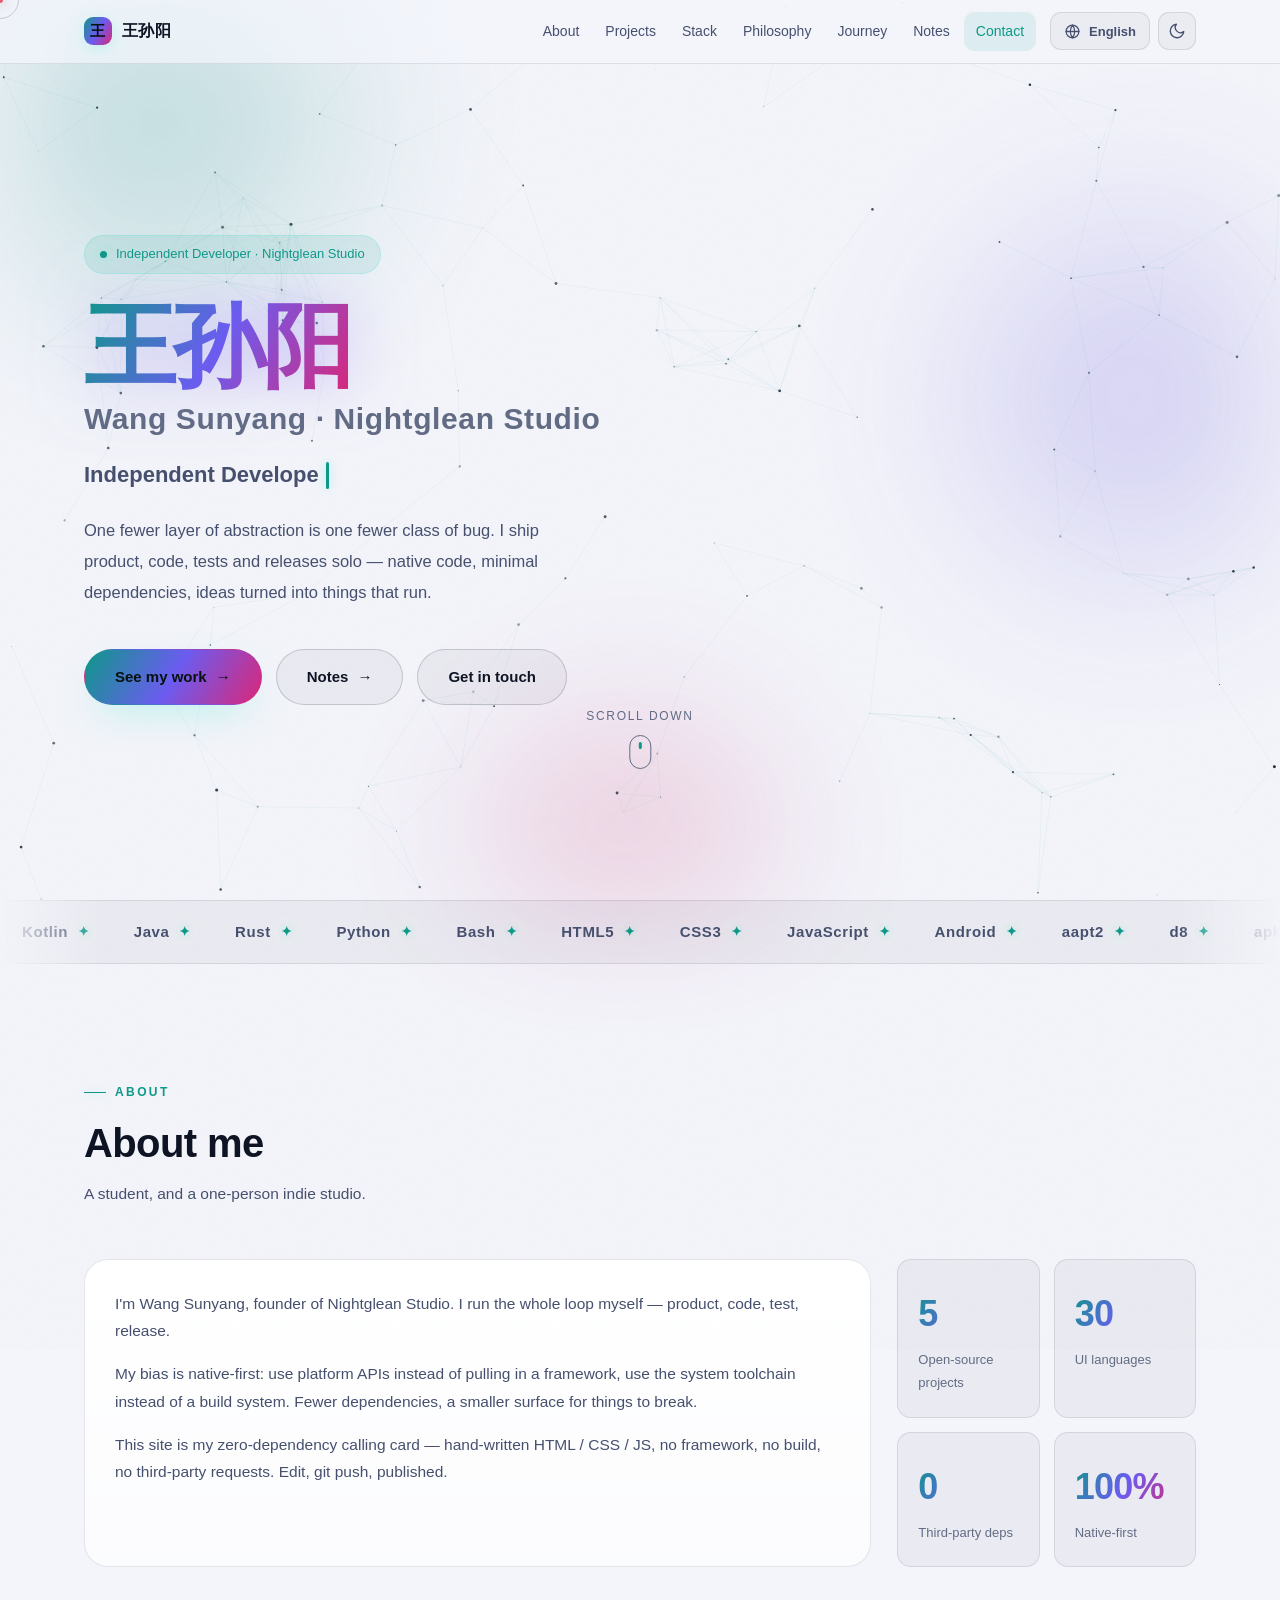
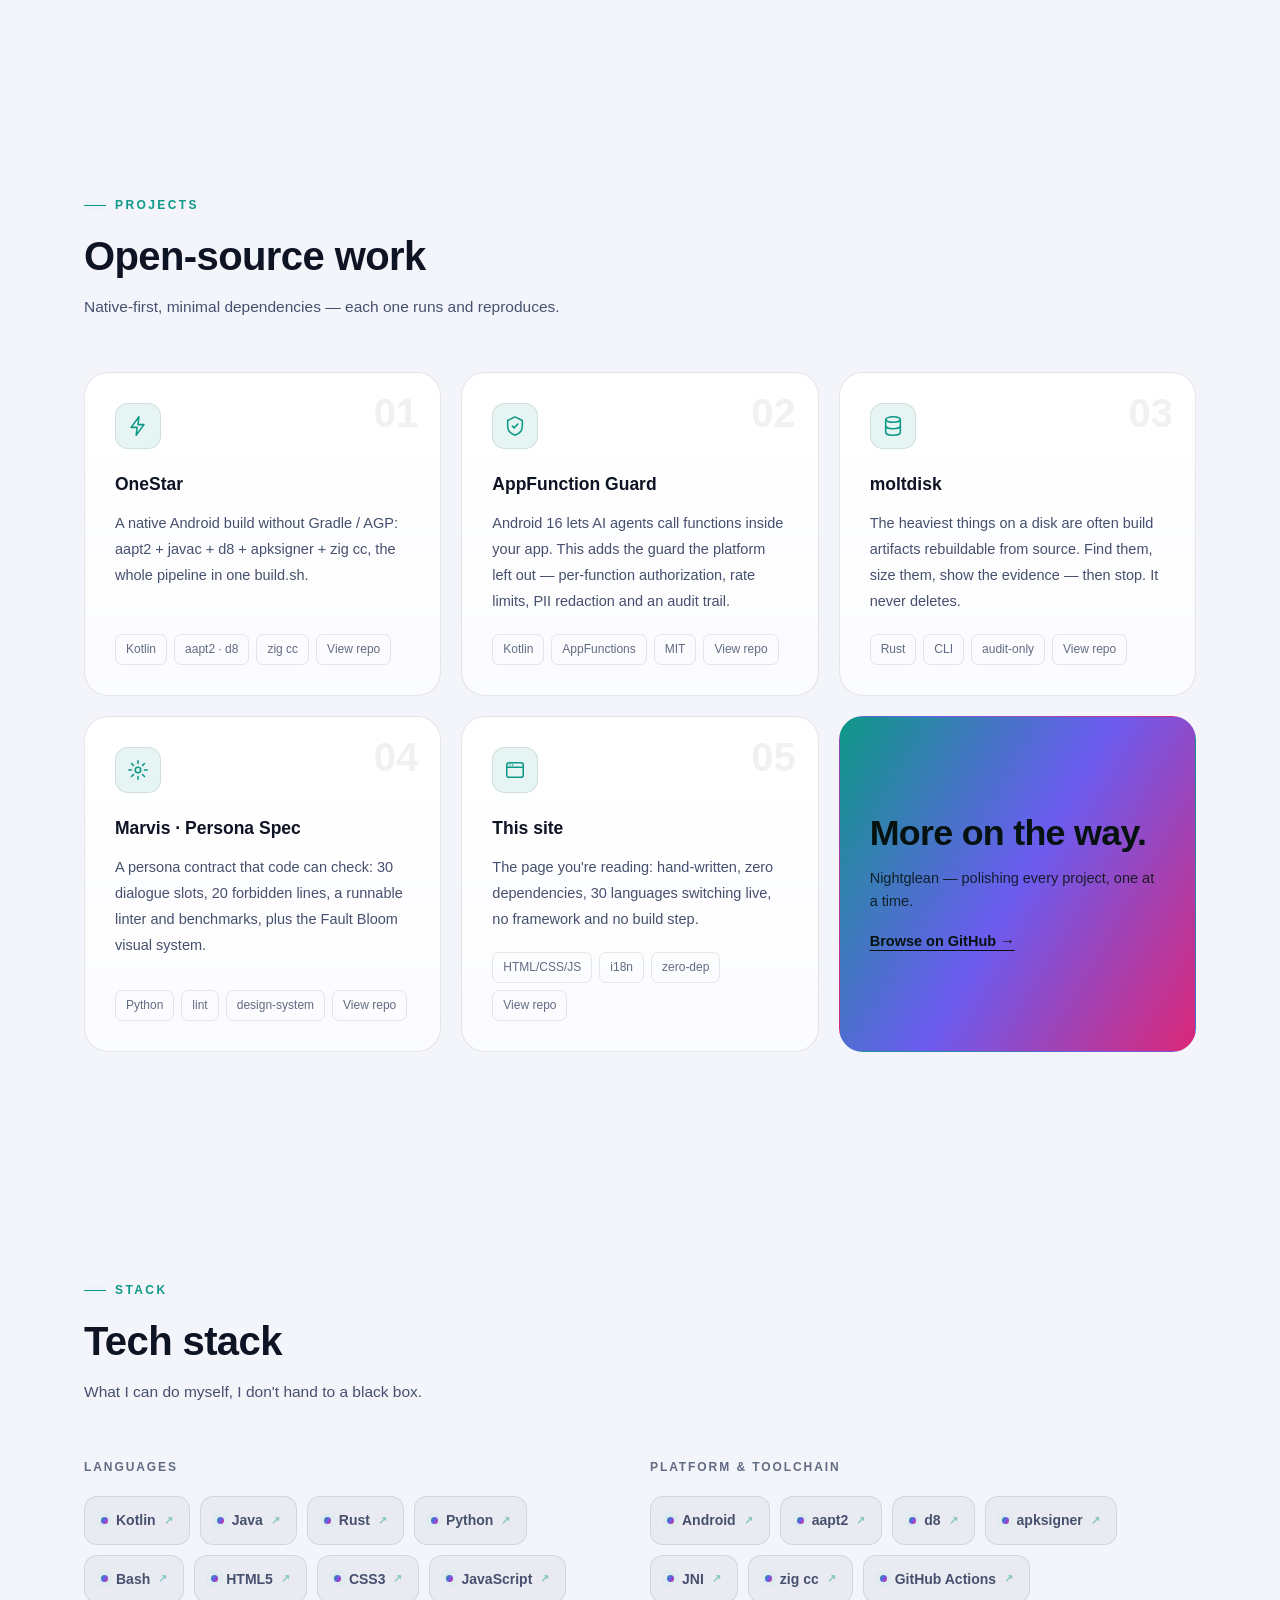
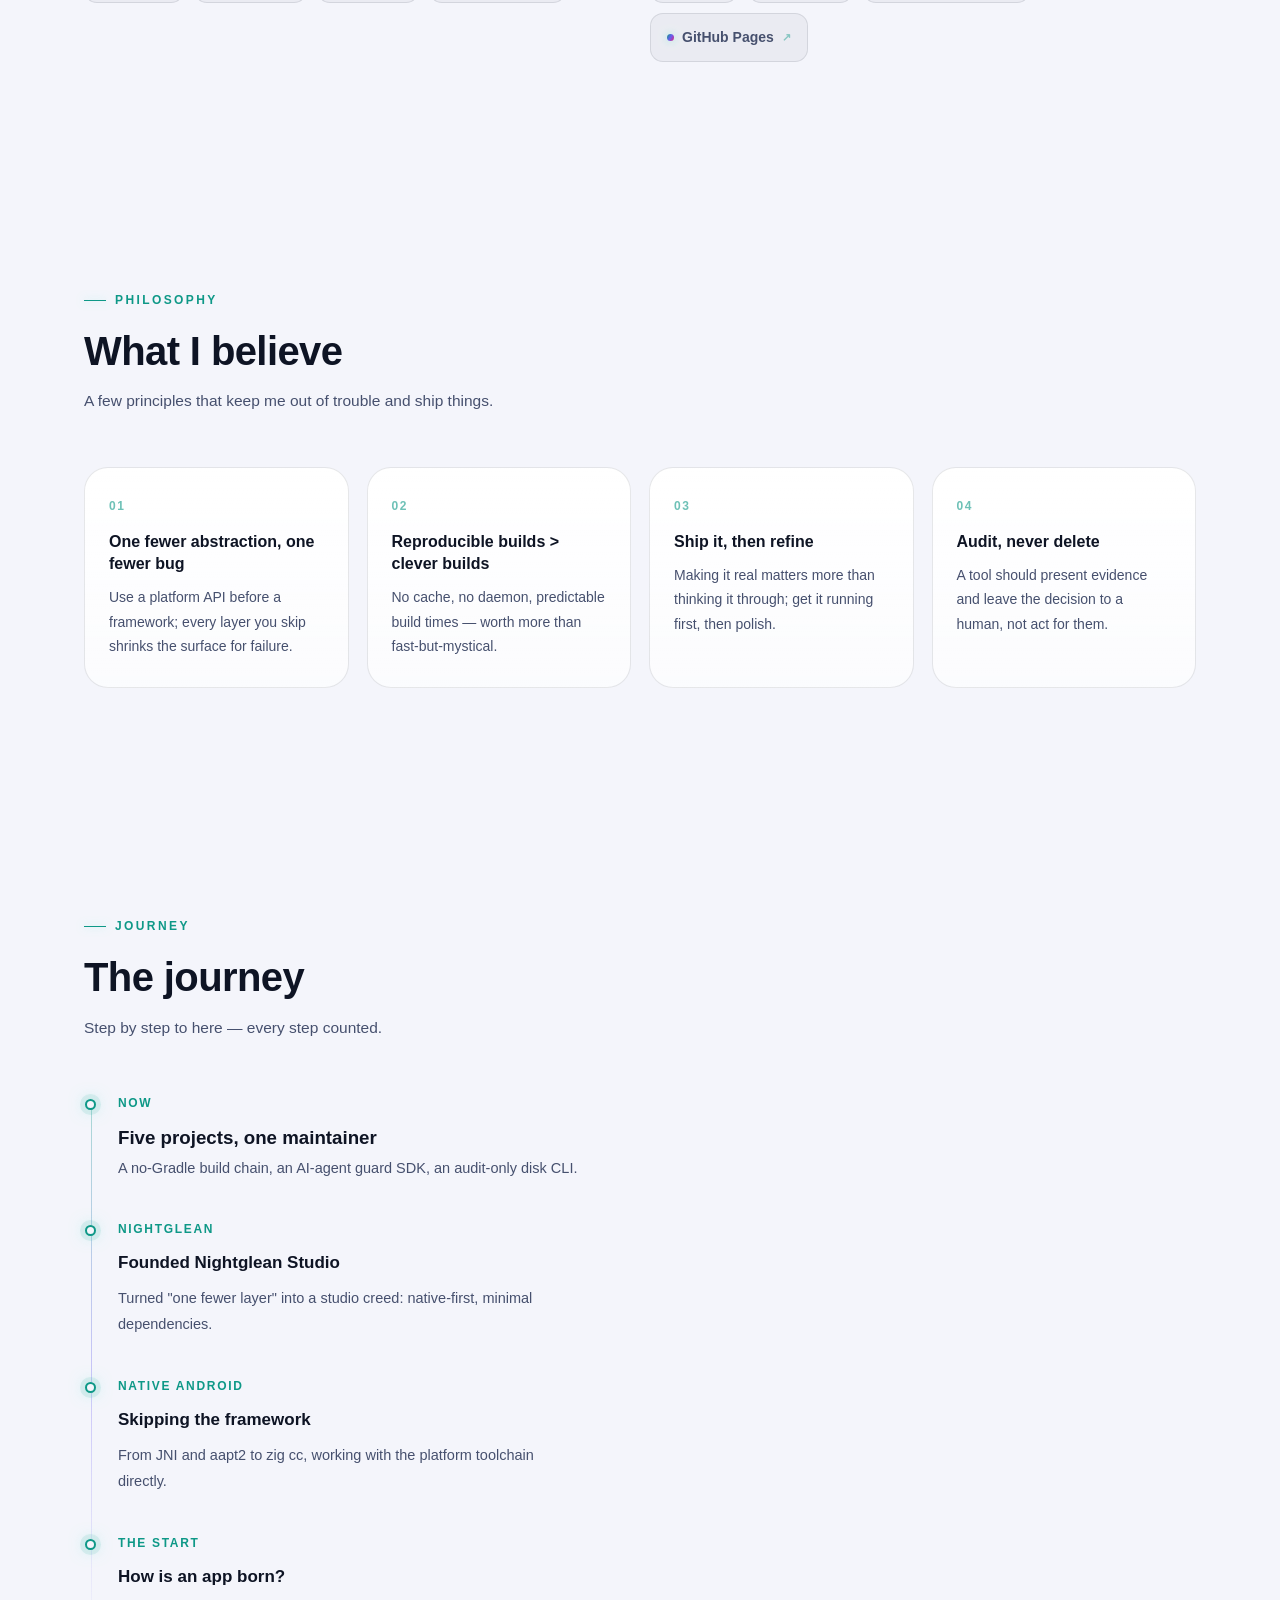
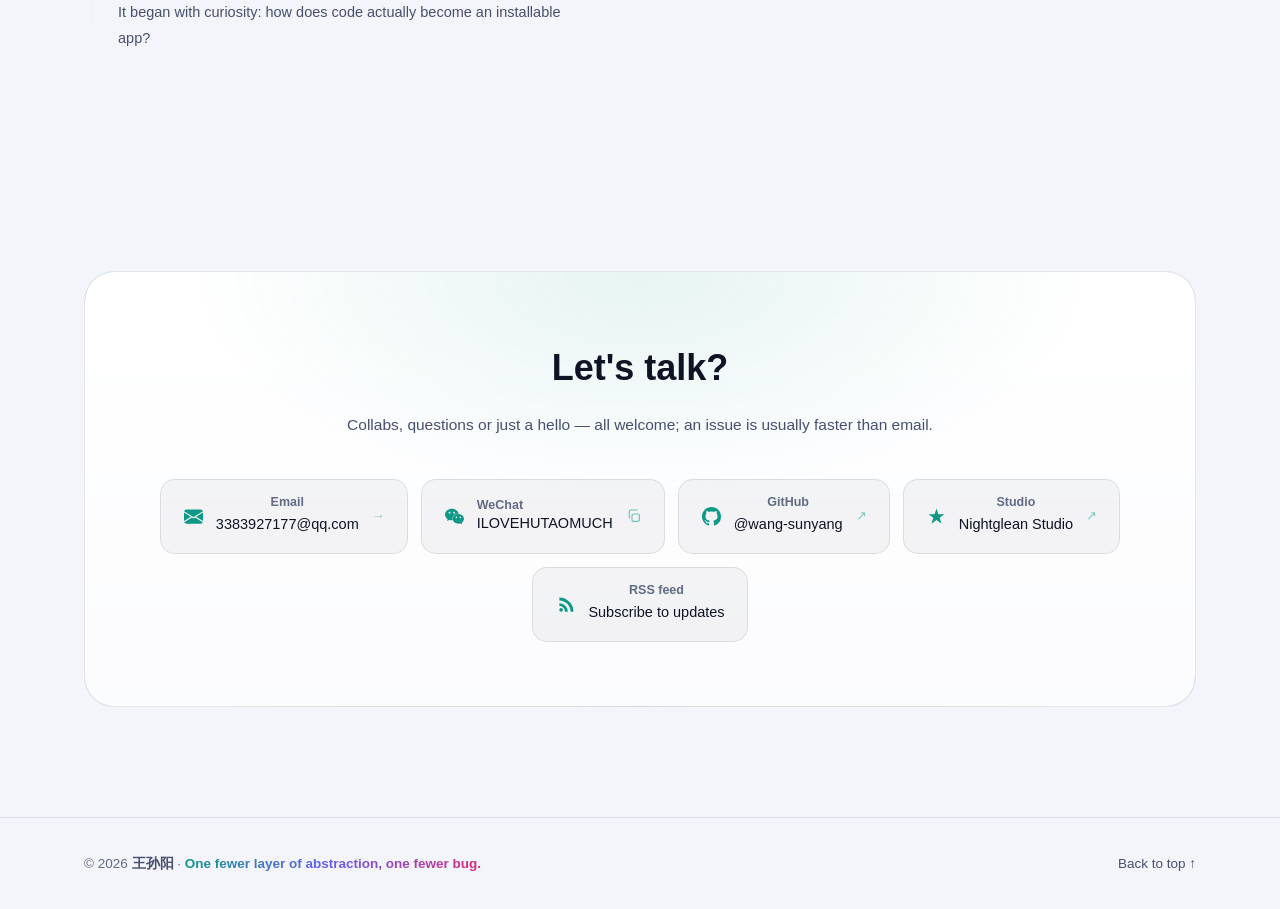
==== commit f25aff8b: "feat(seo): 补齐 Open Graph 语言标注（og:locale:alternate 与 og:url 一致性） - A2：11 个页面补单一且互补的 og:locale:alterna" ====
--- a/en/index.html
+++ b/en/index.html
@@ -15,6 +15,7 @@
 <meta property="og:description" content="One fewer layer of abstraction is one fewer class of bug. I ship product, code, tests and releases solo — native code, minimal dependencies, ideas turned into things that run.">
 <meta property="og:url" content="https://wang-sunyang.github.io/en/">
 <meta property="og:locale" content="en_US">
+<meta property="og:locale:alternate" content="zh_CN">
 <meta name="twitter:card" content="summary_large_image">
 <meta name="twitter:title" content="Wang Sunyang — Native Android Developer, Zero-dependency Front-end, AI Agent Guard">
 <meta name="twitter:description" content="One fewer layer of abstraction is one fewer class of bug. I ship product, code, tests and releases solo — native code, minimal dependencies, ideas turned into things that run.">
@@ -501,6 +502,7 @@
   if(title){__set('meta[property="og:title"]',title);__set('meta[name="twitter:title"]',title);}
   if(desc){var __d=String(desc).replace(/<[^>]*>/g,"").replace(/\s+/g," ").trim();__set('meta[property="og:description"]',__d);__set('meta[name="twitter:description"]',__d);__set('meta[name="description"]',__d);}
   __set('meta[property="og:locale"]',__OG_LOCALE[code]||String(code).replace("-","_"));
+  __set('meta[property="og:locale:alternate"]', /^en/.test(code) ? "zh_CN" : "en_US");
 }
 var I18N_EXT_BASE="/i18n/index/";
 /* ============================================================
